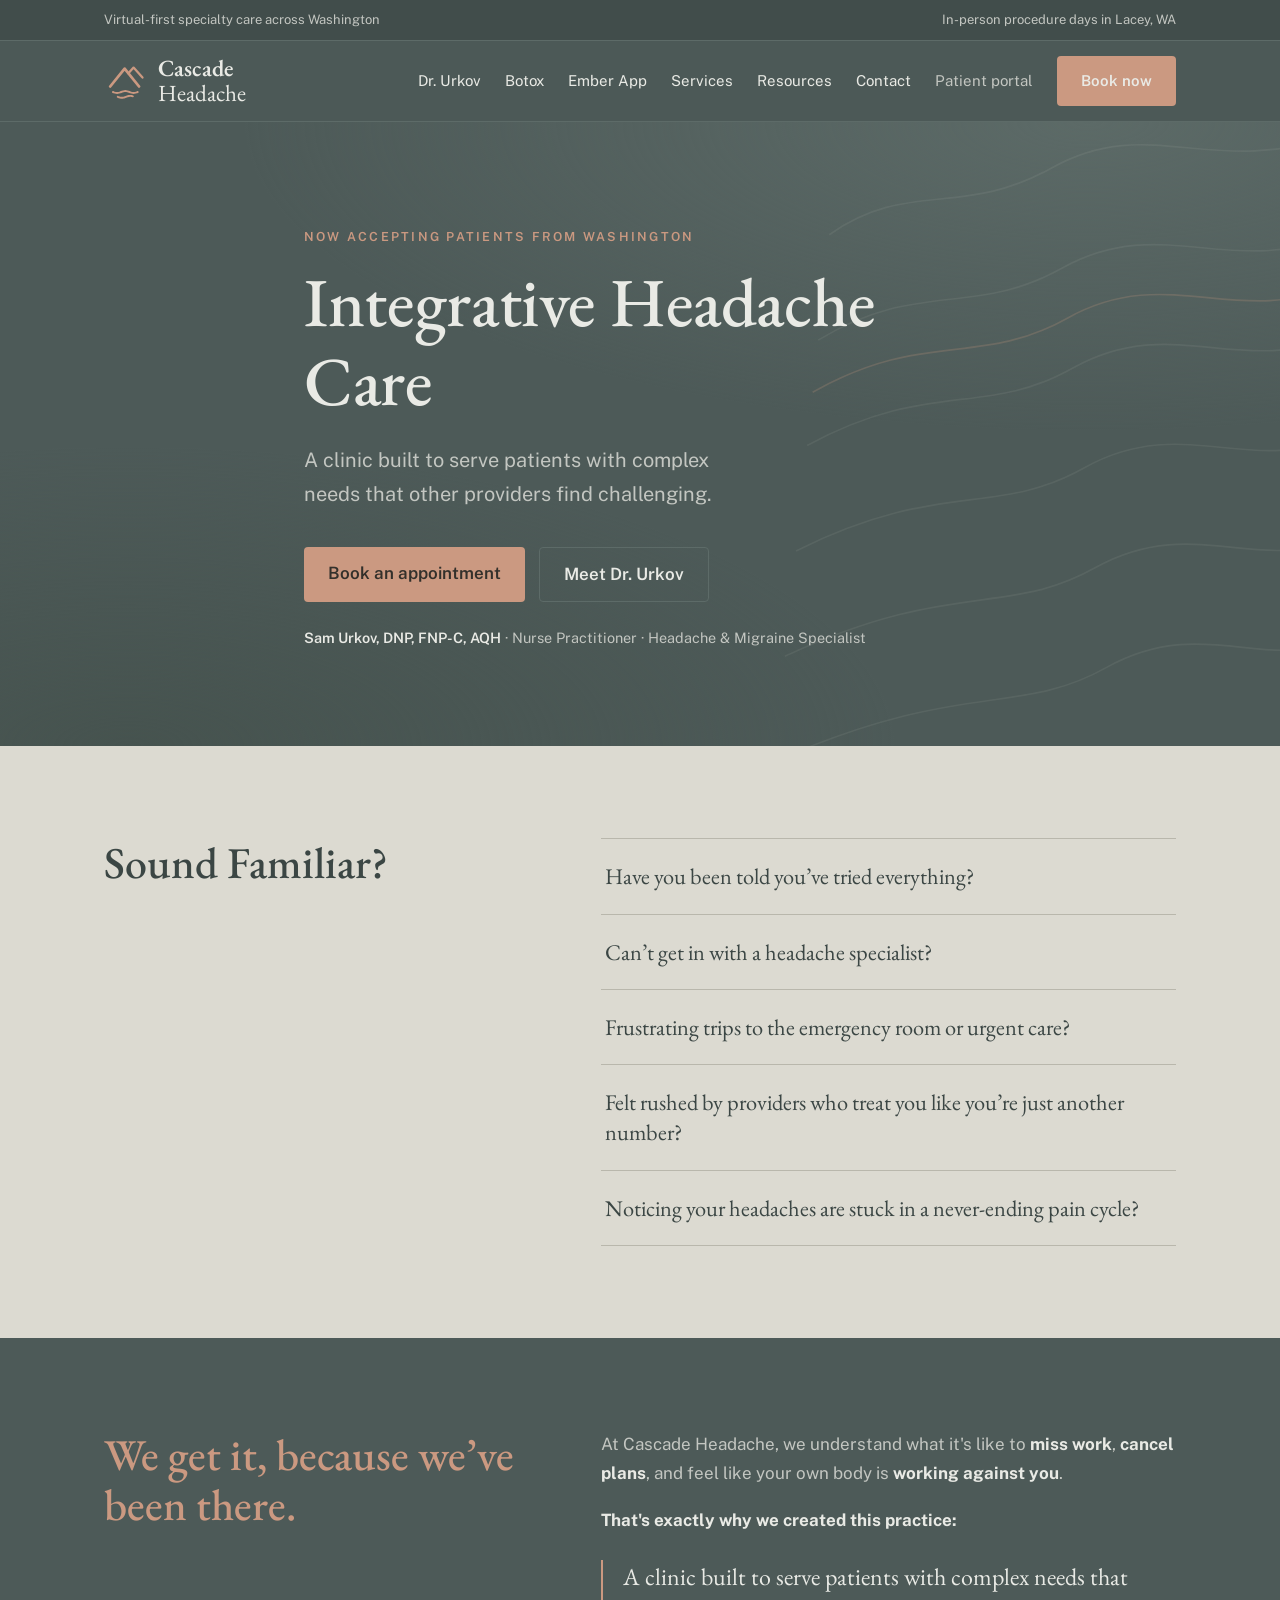
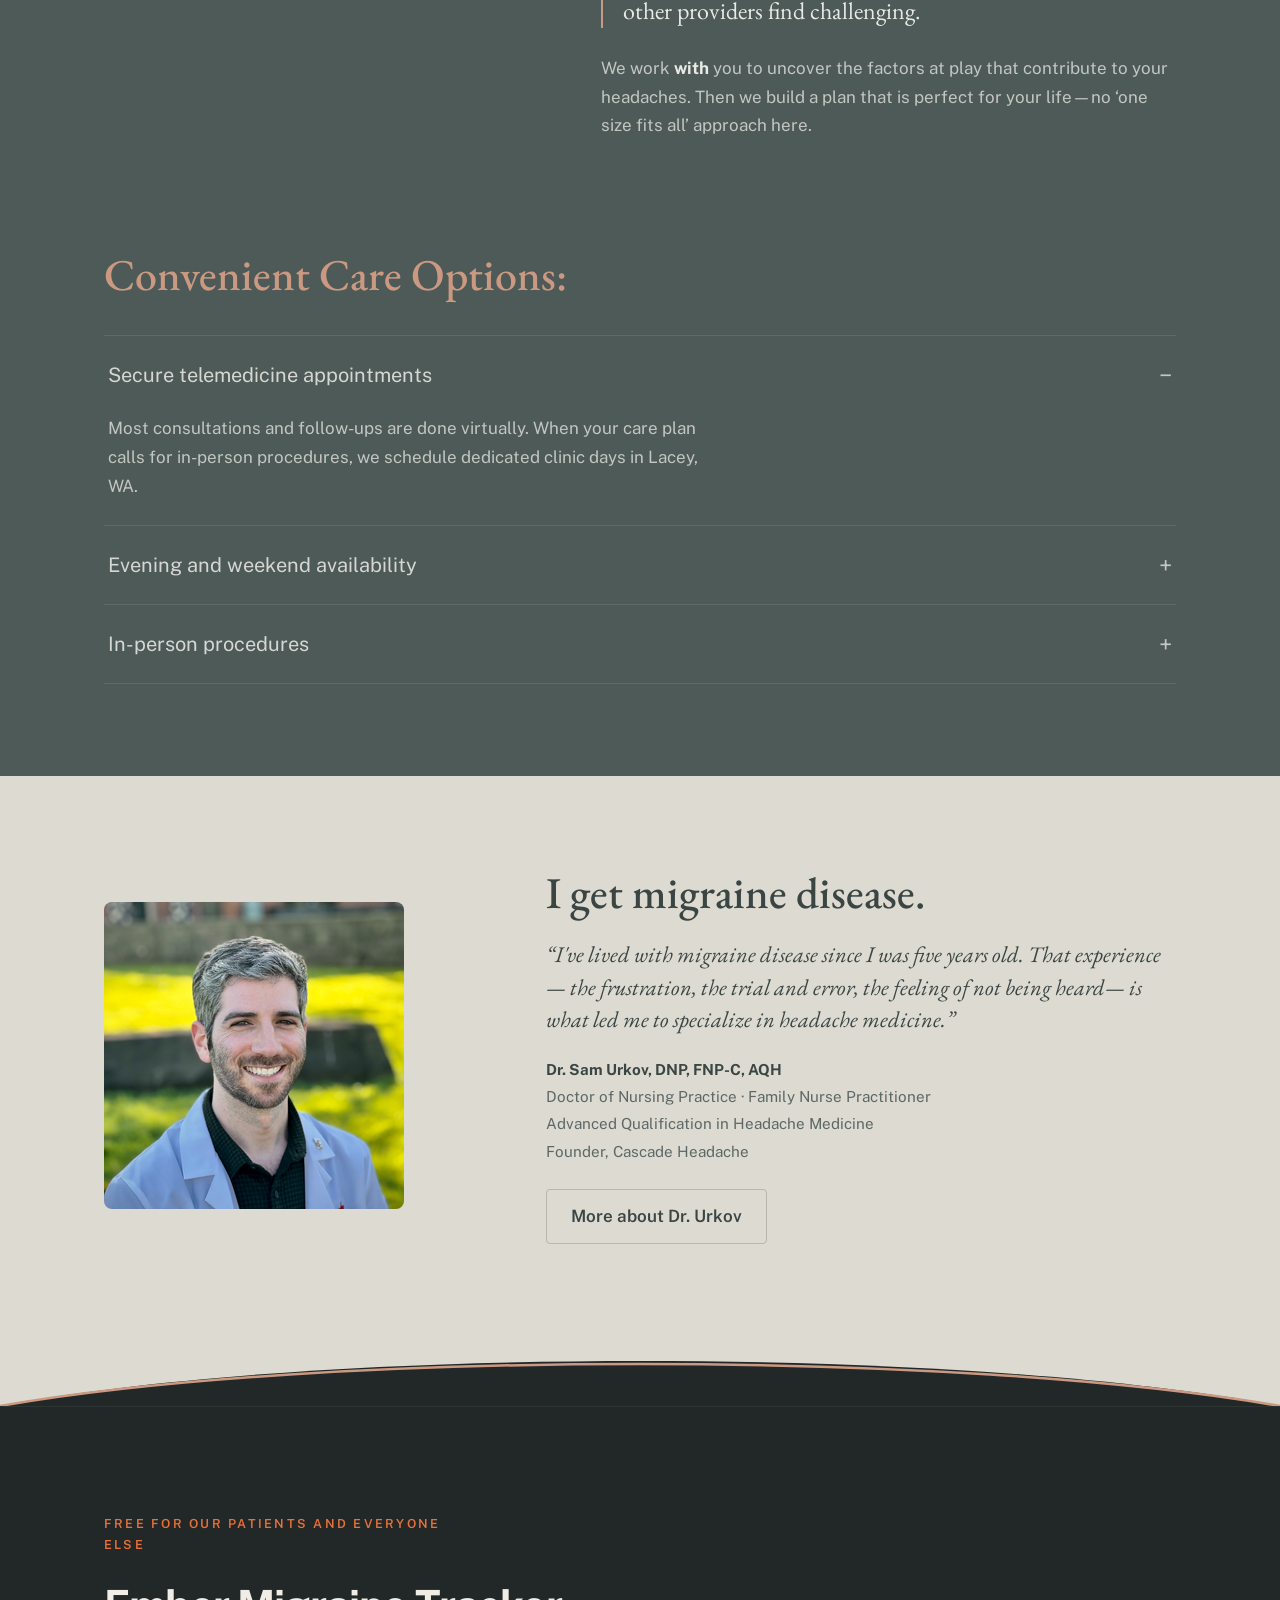
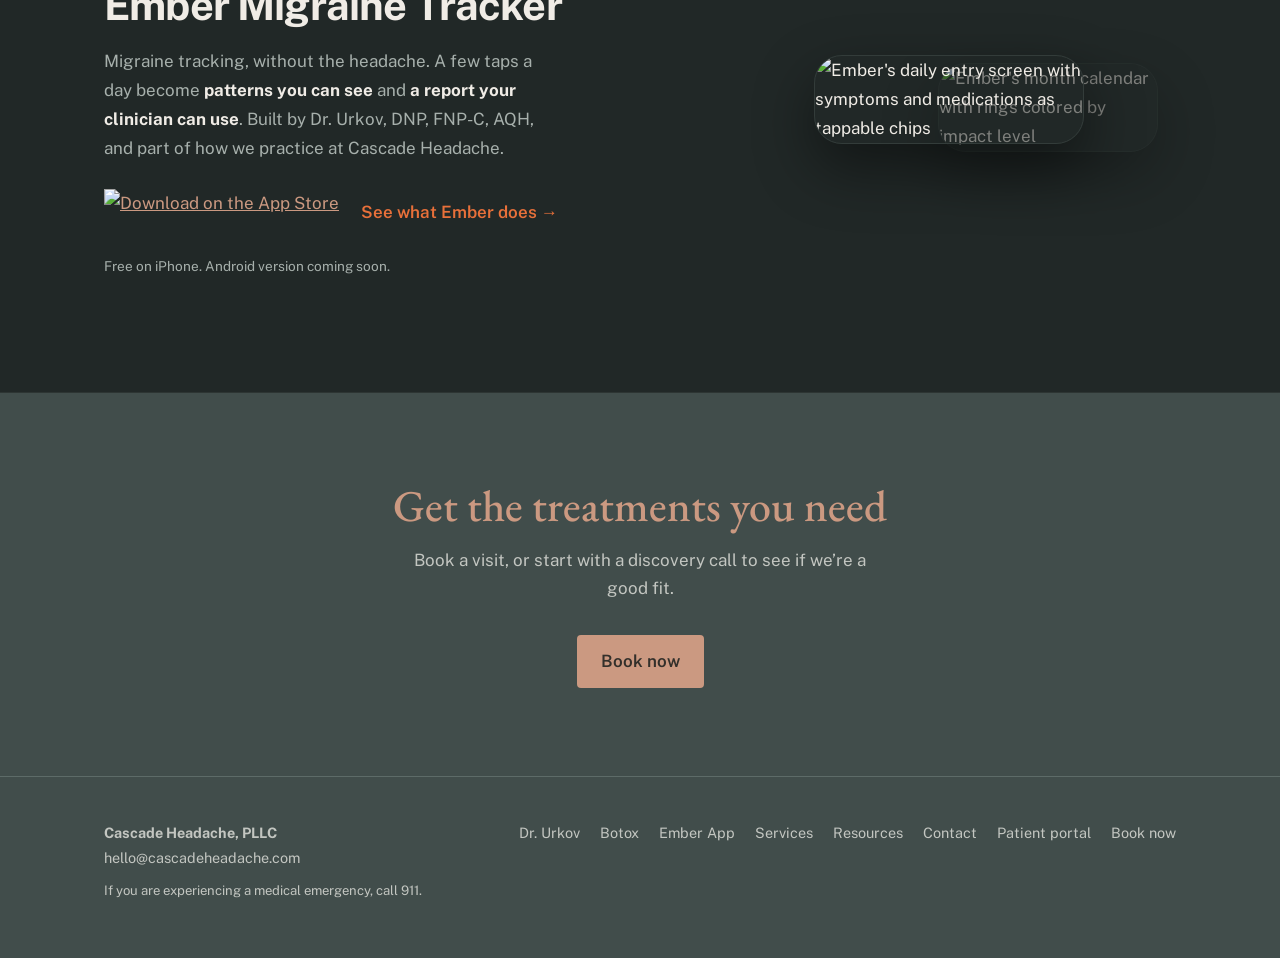
==== index.html @ 95c8a492 "Initial commit: Cascade Headache static site Homepage, Ember page, and six new pages (bio, Botox, se" ====
<!DOCTYPE html>
<html lang="en">
<head>
<meta charset="UTF-8">
<meta name="viewport" content="width=device-width, initial-scale=1">
<title>Cascade Headache | Find Relief Today — Book Now</title>
<meta name="description" content="Specialty migraine and headache care across Washington. Telemedicine visits with a headache specialist, plus in-person procedure days in Lacey, WA.">
<link rel="preconnect" href="https://fonts.googleapis.com">
<link rel="preconnect" href="https://fonts.gstatic.com" crossorigin>
<link href="https://fonts.googleapis.com/css2?family=EB+Garamond:ital,wght@0,400..700;1,400..700&family=Public+Sans:ital,wght@0,300..800;1,300..800&display=swap" rel="stylesheet">
<link rel="stylesheet" href="assets/site.css">
<link rel="icon" type="image/svg+xml" href='data:image/svg+xml,%3Csvg%20xmlns%3D%22http%3A//www.w3.org/2000/svg%22%20viewBox%3D%220%200%2064%2064%22%3E%3Cpath%20d%3D%22M%209%2040%20L%2030%2014%20L%2051%2040%22%20fill%3D%22none%22%20stroke%3D%22%23cb9981%22%20stroke-width%3D%224.00%22%20stroke-linecap%3D%22round%22%20stroke-linejoin%3D%22round%22/%3E%3Cpath%20d%3D%22M%2035.5%2020.9%20L%2043%2012.5%20L%2056%2027%22%20fill%3D%22none%22%20stroke%3D%22%23cb9981%22%20stroke-width%3D%223.28%22%20stroke-linecap%3D%22round%22%20stroke-linejoin%3D%22round%22/%3E%3Cpath%20d%3D%22M%2013%2048.0%20L%2014.5%2048.54%20L%2016.0%2048.99%20L%2017.5%2049.29%20L%2019.0%2049.4%20L%2020.5%2049.29%20L%2022.0%2048.99%20L%2023.5%2048.54%20L%2025.0%2048.0%20L%2026.5%2047.46%20L%2028.0%2047.01%20L%2029.5%2046.71%20L%2031.0%2046.6%20L%2032.5%2046.71%20L%2034.0%2047.01%20L%2035.5%2047.46%20L%2037.0%2048.0%20L%2038.5%2048.54%20L%2040.0%2048.99%20L%2041.5%2049.29%20L%2043.0%2049.4%20L%2044.5%2049.29%20L%2046.0%2048.99%20L%2047.5%2048.54%20L%2049.0%2048.0%22%20fill%3D%22none%22%20stroke%3D%22%23cb9981%22%20stroke-width%3D%222.80%22%20stroke-linecap%3D%22round%22%20stroke-linejoin%3D%22round%22/%3E%3Cpath%20d%3D%22M%2020%2055.0%20L%2020.92%2055.33%20L%2021.83%2055.65%20L%2022.75%2055.92%20L%2023.67%2056.15%20L%2024.58%2056.3%20L%2025.5%2056.39%20L%2026.42%2056.39%20L%2027.33%2056.32%20L%2028.25%2056.16%20L%2029.17%2055.95%20L%2030.08%2055.67%20L%2031.0%2055.36%20L%2031.92%2055.03%20L%2032.83%2054.7%20L%2033.75%2054.38%20L%2034.67%2054.1%20L%2035.58%2053.87%20L%2036.5%2053.71%20L%2037.42%2053.62%20L%2038.33%2053.61%20L%2039.25%2053.67%20L%2040.17%2053.82%20L%2041.08%2054.03%20L%2042.0%2054.3%22%20fill%3D%22none%22%20stroke%3D%22%23cb9981%22%20stroke-width%3D%222.80%22%20stroke-linecap%3D%22round%22%20stroke-linejoin%3D%22round%22/%3E%3C/svg%3E'>
</head>
<body>

<div class="utility">
  <div class="wrap">
    <span>Virtual-first specialty care across Washington</span>
    <span>In-person procedure days in Lacey, WA</span>
  </div>
</div>

<header class="site">
  <div class="wrap nav">
    <a class="brand" href="/" aria-label="Cascade Headache home">
      <!-- Mark is inline SVG; swap for assets/logo file any time -->
      <svg class="mark" viewBox="0 0 64 64" aria-hidden="true"><path d="M 9 40 L 30 14 L 51 40" fill="none" stroke="var(--clay)" stroke-width="4.00" stroke-linecap="round" stroke-linejoin="round"/><path d="M 35.5 20.9 L 43 12.5 L 56 27" fill="none" stroke="var(--clay)" stroke-width="3.28" stroke-linecap="round" stroke-linejoin="round"/><path d="M 13 48.0 L 14.5 48.54 L 16.0 48.99 L 17.5 49.29 L 19.0 49.4 L 20.5 49.29 L 22.0 48.99 L 23.5 48.54 L 25.0 48.0 L 26.5 47.46 L 28.0 47.01 L 29.5 46.71 L 31.0 46.6 L 32.5 46.71 L 34.0 47.01 L 35.5 47.46 L 37.0 48.0 L 38.5 48.54 L 40.0 48.99 L 41.5 49.29 L 43.0 49.4 L 44.5 49.29 L 46.0 48.99 L 47.5 48.54 L 49.0 48.0" fill="none" stroke="var(--clay)" stroke-width="2.80" stroke-linecap="round" stroke-linejoin="round"/><path d="M 20 55.0 L 20.92 55.33 L 21.83 55.65 L 22.75 55.92 L 23.67 56.15 L 24.58 56.3 L 25.5 56.39 L 26.42 56.39 L 27.33 56.32 L 28.25 56.16 L 29.17 55.95 L 30.08 55.67 L 31.0 55.36 L 31.92 55.03 L 32.83 54.7 L 33.75 54.38 L 34.67 54.1 L 35.58 53.87 L 36.5 53.71 L 37.42 53.62 L 38.33 53.61 L 39.25 53.67 L 40.17 53.82 L 41.08 54.03 L 42.0 54.3" fill="none" stroke="var(--clay)" stroke-width="2.80" stroke-linecap="round" stroke-linejoin="round"/></svg>
      <span class="wordmark"><b>Cascade</b>Headache</span>
    </a>
    <nav class="navlinks" id="mainnav" aria-label="Main">
      <a href="/drurkov/">Dr. Urkov</a>
      <a href="/botox/">Botox</a>
      <a href="/ember/">Ember App</a>
      <a href="/services/">Services</a>
      <a href="/resources/">Resources</a>
      <a href="/contact/">Contact</a>
      <a class="portal" href="https://phr.charmtracker.com/login.sas?FACILITY_ID=3a3047be28b32bf94b0ce51b78930cd2e46074c0ed5bb0a898ee2e5ce9d5cc8ac81b440bc8a53a00">Patient portal</a>
      <a class="btn" href="/booking/">Book now</a>
    </nav>
    <button class="menu-toggle" aria-expanded="false" aria-controls="mainnav" onclick="var n=document.getElementById('mainnav');var o=n.classList.toggle('open');this.setAttribute('aria-expanded',o);this.textContent=o?'Close':'Menu'">Menu</button>
  </div>
</header>

<section class="hero">
    <svg class="hero-contours" viewBox="0 0 600 700" preserveAspectRatio="xMaxYMid slice" aria-hidden="true">
      <g fill="none" stroke="#e9eae5" stroke-opacity=".07" stroke-width="1.5">
        <path d="M600 80 C480 120 430 60 340 110 C260 155 210 120 140 170"/>
        <path d="M600 170 C500 210 440 150 350 200 C270 245 220 210 130 265"/>
        <path d="M600 260 C510 300 450 240 360 290 C280 335 230 300 120 360"/>
        <path d="M600 350 C520 390 460 330 370 380 C290 425 240 390 110 455"/>
        <path d="M600 440 C530 480 470 420 380 470 C300 515 250 480 100 550"/>
        <path d="M600 530 C540 570 480 510 390 560 C310 605 260 570 90 645"/>
      </g>
      <g fill="none" stroke="#cb9981" stroke-opacity=".22" stroke-width="1.5">
        <path d="M600 215 C505 255 445 195 355 245 C275 290 225 255 125 312"/>
      </g>
    </svg>
  <div class="wrap inner">
    <p class="eyebrow">Now accepting patients from Washington</p>
    <h1>Integrative Headache Care</h1>
    <p class="lede">A clinic built to serve patients with complex needs that other providers find challenging.</p>
    <div class="ctas">
      <a class="btn" href="/booking/">Book an appointment</a>
      <a class="btn ghost" href="/drurkov/">Meet Dr. Urkov</a>
    </div>
    <p class="cred"><strong>Sam Urkov, DNP, FNP-C, AQH</strong> &middot; Nurse Practitioner &middot; Headache &amp; Migraine Specialist</p>
  </div>
</section>

<section class="block light" id="sound-familiar">
  <div class="wrap split">
    <div class="sticky-head">
      <h2>Sound Familiar?</h2>
    </div>
    <ul class="qs">
      <li>Have you been told you&rsquo;ve tried everything?</li>
      <li>Can&rsquo;t get in with a headache specialist?</li>
      <li>Frustrating trips to the emergency room or urgent care?</li>
      <li>Felt rushed by providers who treat you like you&rsquo;re just another number?</li>
      <li>Noticing your headaches are stuck in a never-ending pain cycle?</li>
    </ul>
  </div>
</section>

<section class="block dark" id="we-get-it">
  <div class="wrap split">
    <div class="sticky-head">
      <h2>We get it, because we&rsquo;ve been there.</h2>
    </div>
    <div class="prose">
      <p>At Cascade Headache, we understand what it's like to <b>miss work</b>, <b>cancel plans</b>, and feel like your own body is <b>working against you</b>.</p>
      <p><b>That's exactly why we created this practice:</b></p>
      <p class="callout">A clinic built to serve patients with complex needs that other providers find challenging.</p>
      <p>We work <b>with</b> you to uncover the factors at play that contribute to your headaches. Then we build a plan that is perfect for your life&mdash;no &lsquo;one size fits all&rsquo; approach here.</p>
    </div>
  </div>
</section>

<section class="block dark" id="care-options" style="padding-top:0">
  <div class="wrap">
    <h2>Convenient Care Options:</h2>
    <div class="acc">
      <details open>
        <summary>Secure telemedicine appointments</summary>
        <div class="body">Most consultations and follow-ups are done virtually. When your care plan calls for in-person procedures, we schedule dedicated clinic days in Lacey, WA.</div>
      </details>
      <details>
        <summary>Evening and weekend availability</summary>
        <div class="body">We work with your schedule, even if that means having appointments after 5pm or on weekends.</div>
      </details>
      <details>
        <summary>In-person procedures</summary>
        <div class="body">We perform Botox for Chronic Migraine, Occipital Nerve Blocks, Supraorbital &amp; Supratrochlear Nerve Blocks, Trigger Point Injections, Masseter Injections, and Rescue Injections. If these are needed, we work with you to find convenient times to meet.</div>
      </details>
    </div>
  </div>
</section>

<section class="block light" id="specialist">
  <div class="wrap spec">
    <img src="assets/head-shot.webp" alt="Sam Urkov, DNP, FNP-C, AQH, smiling outdoors in front of a green landscape">
    <div>
      <h2>I get migraine disease.</h2>
      <blockquote>&ldquo;I've lived with migraine disease since I was five years old. That experience&mdash; the frustration, the trial and error, the feeling of not being heard&mdash; is what led me to specialize in headache medicine.&rdquo;</blockquote>
      <ul class="creds">
        <li><b>Dr. Sam Urkov, DNP, FNP-C, AQH</b></li>
        <li>Doctor of Nursing Practice &middot; Family Nurse Practitioner</li>
        <li>Advanced Qualification in Headache Medicine</li>
        <li>Founder, Cascade Headache</li>
      </ul>
      <a class="btn ghost on-light" href="/drurkov/">More about Dr. Urkov</a>
    </div>
  </div>
</section>

<svg class="wave" viewBox="0 0 1440 70" preserveAspectRatio="none" aria-hidden="true" style="background:var(--stone)">
  <path d="M0,70 C360,10 1080,10 1440,70 L1440,70 L0,70 Z" fill="#212827"/>
  <path d="M0,70 C360,14 1080,14 1440,70" fill="none" stroke="var(--clay)" stroke-width="2.5"/>
</svg>

<section class="ember-band" id="ember">
  <div class="wrap">
    <div>
      <p class="eyebrow">Free for our patients and everyone else</p>
      <h2>Ember Migraine Tracker</h2>
      <p>Migraine tracking, without the headache. A few taps a day become <b>patterns you can see</b> and <b>a report your clinician can use</b>. Built by Dr. Urkov, DNP, FNP-C, AQH, and part of how we practice at Cascade Headache.</p>
      <div class="ember-actions">
        <a href="https://apps.apple.com/us/app/ember-migraine-tracker/id6762041852"><img src="https://embertracker.app/assets/app-store-badge.svg" alt="Download on the App Store"></a>
        <a class="more" href="/ember/">See what Ember does &rarr;</a>
      </div>
      <p class="ember-note">Free on iPhone. Android version coming soon.</p>
    </div>
    <div class="phone-stack">
      <img class="back" src="https://embertracker.app/assets/screens2/calendar-impact.jpg" alt="Ember's month calendar with rings colored by impact level">
      <img class="front" src="https://embertracker.app/assets/screens2/today-entry.jpg" alt="Ember's daily entry screen with symptoms and medications as tappable chips">
    </div>
  </div>
</section>

<section class="cta-band">
  <div class="wrap">
    <h2>Get the treatments you need</h2>
    <p>Book a visit, or start with a discovery call to see if we&rsquo;re a good fit.</p>
    <a class="btn" href="/booking/">Book now</a>
  </div>
</section>

<footer>
  <div class="wrap">
    <div>
      <div><b>Cascade Headache, PLLC</b></div>
      <div><a href="mailto:hello@cascadeheadache.com">hello@cascadeheadache.com</a></div>
      <div class="em">If you are experiencing a medical emergency, call 911.</div>
    </div>
    <nav aria-label="Footer">
      <a href="/drurkov/">Dr. Urkov</a>
      <a href="/botox/">Botox</a>
      <a href="/ember/">Ember App</a>
      <a href="/services/">Services</a>
      <a href="/resources/">Resources</a>
      <a href="/contact/">Contact</a>
      <a href="https://phr.charmtracker.com/login.sas?FACILITY_ID=3a3047be28b32bf94b0ce51b78930cd2e46074c0ed5bb0a898ee2e5ce9d5cc8ac81b440bc8a53a00">Patient portal</a>
      <a href="/booking/">Book now</a>
    </nav>
  </div>
</footer>

</body>
</html>
---- assets/site.css ----
:root{
  --slate:#4d5a58;
  --slate-deep:#414d4b;
  --slate-ink:#3b4644;
  --stone:#dcdad1;
  --stone-deep:#d3d1c7;
  --clay:#cb9981;
  --clay-soft:#d8ab95;
  --cream:#e9eae5;
  --cream-dim:#c3c6c1;
  --line-dark:#5d6b68;
  --line-light:#b9b7ac;
  --ember-bg:#0f0e0d;
  --ember-raised:#1a1816;
  --ember:#e8703a;
  --ember-text:#f0ece6;
  --ember-dim:#a49d94;
  --maxw:1120px;
}
*{margin:0;padding:0;box-sizing:border-box}
html{scroll-behavior:smooth}
@media (prefers-reduced-motion: reduce){html{scroll-behavior:auto}}
body{
  background:var(--slate);
  color:var(--cream);
  font-family:'Public Sans',sans-serif;
  font-size:1.0625rem;
  line-height:1.7;
  -webkit-font-smoothing:antialiased;
}
img{max-width:100%;display:block}
a{color:var(--clay)}
a:focus-visible,button:focus-visible,summary:focus-visible{outline:2px solid var(--clay);outline-offset:3px}
.wrap{max-width:var(--maxw);margin:0 auto;padding:0 24px}

h1,h2,h3{font-family:'EB Garamond',serif;font-weight:500;line-height:1.15}
h1{font-size:clamp(2.7rem,5.4vw,4.3rem);letter-spacing:-.005em}
h2{font-size:clamp(2rem,3.6vw,2.75rem)}
.eyebrow{font-size:.78rem;letter-spacing:.18em;text-transform:uppercase;color:var(--clay);font-weight:600;margin-bottom:16px}

/* utility bar */
.utility{background:var(--slate-deep);border-bottom:1px solid var(--line-dark)}
.utility .wrap{display:flex;justify-content:space-between;gap:16px;padding-top:9px;padding-bottom:9px;font-size:.8125rem;color:var(--cream-dim);flex-wrap:wrap;row-gap:2px}

/* nav */
header.site{position:sticky;top:0;z-index:30;background:color-mix(in srgb,var(--slate) 94%,transparent);backdrop-filter:blur(6px);border-bottom:1px solid var(--line-dark)}
.nav{display:flex;align-items:center;justify-content:space-between;padding-top:15px;padding-bottom:15px;position:relative}
.brand{display:flex;align-items:center;gap:10px;text-decoration:none;color:var(--cream)}
.brand img{height:42px;width:auto}
.brand .wordmark{font-family:'EB Garamond',serif;font-size:1.45rem;line-height:1.05}
.brand svg.mark{height:44px;width:auto;flex:none}
.brand .wordmark b{font-weight:600;display:block}
.navlinks{display:flex;align-items:center;gap:24px;font-size:.9375rem}
.navlinks a{color:var(--cream);text-decoration:none}
.navlinks a:hover{color:var(--clay-soft)}
.navlinks a.portal{color:var(--cream-dim)}
.btn{display:inline-block;background:var(--clay);color:#33302b;text-decoration:none;font-weight:600;padding:12px 24px;border-radius:4px}
.btn:hover{background:var(--clay-soft)}
.btn.ghost{background:transparent;color:var(--cream);border:1px solid var(--line-dark)}
.btn.ghost:hover{border-color:var(--clay);color:var(--clay-soft);background:transparent}
.btn.on-light{color:#33302b}
.btn.ghost.on-light{color:var(--slate-ink);border-color:var(--line-light)}
.btn.ghost.on-light:hover{border-color:var(--clay);color:#8a5f49}
.menu-toggle{display:none}

/* sections */
section.block{padding:92px 0}
.light{background:var(--stone);color:var(--slate-ink)}
.light h2{color:var(--slate-ink)}
.dark h2{color:var(--clay)}
.split{display:grid;grid-template-columns:.85fr 1.15fr;gap:72px;align-items:start}
.sticky-head{position:sticky;top:110px}

/* hero */
.hero{position:relative;overflow:hidden;padding:104px 0 96px;background:
  radial-gradient(120% 90% at 85% 0%, #5c6a67 0%, transparent 55%),
  radial-gradient(100% 80% at 10% 100%, #46534f 0%, transparent 60%),
  var(--slate)}
.hero .inner{max-width:720px;position:relative;z-index:2}
.hero-contours{position:absolute;right:-60px;top:0;height:100%;width:52%;z-index:1;pointer-events:none}
@media (max-width:940px){.hero-contours{display:none}}
.hero h1{color:var(--cream);margin-bottom:22px}
.hero .lede{font-size:1.25rem;color:var(--cream-dim);max-width:38ch;margin-bottom:36px}
.hero .ctas{display:flex;gap:14px;flex-wrap:wrap;margin-bottom:24px}
.cred{font-size:.9rem;color:var(--cream-dim)}
.cred strong{color:var(--cream);font-weight:600}

/* ember band */
.ember-band{background:#212827;color:var(--ember-text);border-top:1px solid #2d3533;border-bottom:1px solid #2d3533}
.ember-band .wrap{display:grid;grid-template-columns:1.1fr .9fr;gap:64px;align-items:center;padding-top:88px;padding-bottom:88px}
.ember-band .eyebrow{color:var(--ember)}
.ember-band h2{color:var(--ember-text);font-family:'Public Sans',sans-serif;font-weight:700;letter-spacing:-.02em;font-size:clamp(1.9rem,3.4vw,2.6rem)}
.ember-band p{color:#a7b0ac;margin:18px 0 26px;max-width:44ch}
.ember-band p b{color:var(--ember-text)}
.ember-actions{display:flex;align-items:center;gap:22px;flex-wrap:wrap}
.ember-actions img{height:48px}
.ember-actions a.more{color:var(--ember);text-decoration:none;font-weight:600}
.ember-actions a.more:hover{text-decoration:underline}
.ember-note{margin-top:16px;font-size:.85rem;color:var(--ember-dim)}
.phone-stack{position:relative;display:flex;justify-content:center}
.phone-stack img{width:min(270px,70%);border-radius:28px;border:1px solid #333c3a;box-shadow:0 24px 60px rgba(0,0,0,.45)}
.phone-stack img.back{position:absolute;right:4%;top:9%;width:min(220px,52%);opacity:.55;filter:brightness(.85)}
.phone-stack img.front{position:relative;z-index:2}

/* question list */
.qs{border-top:1px solid var(--line-light)}
.qs li{list-style:none;border-bottom:1px solid var(--line-light);padding:22px 4px;font-family:'EB Garamond',serif;font-size:1.4rem;line-height:1.35;color:var(--slate-ink)}

/* prose */
.prose p{margin-bottom:18px;color:var(--cream-dim)}
.prose p b{color:var(--cream)}
.prose p.callout{font-family:'EB Garamond',serif;font-size:1.5rem;line-height:1.4;color:var(--cream);border-left:2px solid var(--clay);padding-left:20px;margin:26px 0}

/* accordions */
.acc{border-top:1px solid var(--line-dark);margin-top:34px}
.acc details{border-bottom:1px solid var(--line-dark)}
.acc summary{cursor:pointer;list-style:none;display:flex;justify-content:space-between;align-items:center;gap:20px;padding:22px 4px;font-size:1.25rem;color:#d6d7d3}
.acc summary::-webkit-details-marker{display:none}
.acc summary::after{content:"+";font-size:1.5rem;color:var(--cream-dim);line-height:1;flex:none}
.acc details[open] summary::after{content:"\2212"}
.acc .body{padding:0 4px 24px;color:var(--cream-dim);max-width:62ch}

/* specialist */
.spec{display:grid;grid-template-columns:.75fr 1.25fr;gap:64px;align-items:center}
.spec img{border-radius:8px}
.spec blockquote{font-family:'EB Garamond',serif;font-style:italic;font-size:1.4rem;line-height:1.45;color:var(--slate-ink);margin:20px 0}
.spec .creds{margin:16px 0 24px;font-size:.95rem;color:#5d6866;line-height:1.8;list-style:none}
.spec .creds b{color:var(--slate-ink)}

/* wave divider (Sam's existing motif) */
.wave{display:block;width:100%;height:70px}

/* cta band */
.cta-band{background:var(--slate-deep)}
.cta-band .wrap{padding-top:88px;padding-bottom:88px;text-align:center}
.cta-band h2{color:var(--clay)}
.cta-band p{color:var(--cream-dim);max-width:46ch;margin:14px auto 32px}

/* footer */
footer{background:var(--slate-deep);border-top:1px solid var(--line-dark);padding:44px 0 56px;font-size:.9rem;color:var(--cream-dim)}
footer .wrap{display:flex;justify-content:space-between;gap:24px;flex-wrap:wrap}
footer a{color:var(--cream-dim);text-decoration:none}
footer a:hover{color:var(--clay-soft)}
footer nav{display:flex;gap:20px;flex-wrap:wrap}
footer .em{margin-top:10px;font-size:.82rem}

@media (max-width:940px){
  section.block{padding:64px 0}
  .split,.spec,.ember-band .wrap{grid-template-columns:1fr;gap:44px}
  .sticky-head{position:static}
  .hero{padding:64px 0 60px}
  .navlinks{display:none}
  .navlinks.open{display:flex;position:absolute;top:100%;left:0;right:0;flex-direction:column;align-items:flex-start;background:var(--slate-deep);border-bottom:1px solid var(--line-dark);padding:20px 24px;gap:18px}
  .menu-toggle{display:block;background:none;border:1px solid var(--line-dark);color:var(--cream);border-radius:4px;padding:8px 14px;font-size:.9rem}
  .phone-stack img.back{display:none}
}

/* ============ interior pages ============ */
h4{font-family:'EB Garamond',serif;font-weight:500;line-height:1.2;font-size:1.35rem}

/* compact hero for interior pages; reuses .hero-contours */
.pagehead{position:relative;overflow:hidden;padding:76px 0 70px;background:
  radial-gradient(120% 90% at 85% 0%, #5c6a67 0%, transparent 55%),
  radial-gradient(100% 80% at 10% 100%, #46534f 0%, transparent 60%),
  var(--slate)}
.pagehead .inner{max-width:730px;position:relative;z-index:2}
.pagehead h1{color:var(--cream);font-size:clamp(2.2rem,4.4vw,3.4rem);margin-bottom:20px}
.pagehead .lede{font-size:1.18rem;color:var(--cream-dim);max-width:48ch}
.pagehead .ctas{display:flex;gap:14px;flex-wrap:wrap;margin-top:32px}

/* light-section variants of the dark-first components */
.light .prose p{color:#5d6866}
.light .prose p b{color:var(--slate-ink)}
.light .prose p.callout{color:var(--slate-ink)}
.light .lede{color:#5d6866}
.prose h4{color:var(--cream);margin:34px 0 12px}
.prose h4:first-child{margin-top:0}
.light .prose h4{color:var(--slate-ink)}
.prose .tlist{margin-bottom:10px}

/* bulleted lists inside accordion bodies */
.acc .body .price-note{display:block;color:var(--clay);font-weight:600;font-size:.88rem;letter-spacing:.05em;text-transform:uppercase;margin-bottom:12px}
.acc .body ul{list-style:none}
.acc .body ul li{position:relative;padding-left:17px;margin-bottom:7px}
.acc .body ul li::before{content:"";position:absolute;left:0;top:.6em;width:5px;height:5px;border-radius:50%;background:var(--clay)}

/* pull quote / note */
.notice{border-left:2px solid var(--clay);padding:12px 0 12px 20px;color:var(--cream-dim);max-width:58ch}
.light .notice{color:#5d6866}
.fine{font-size:.85rem;color:var(--cream-dim);max-width:60ch}
.light .fine{color:#6b7573}

/* bio */
.bio{display:grid;grid-template-columns:.72fr 1.28fr;gap:64px;align-items:start}
.bio .portrait{position:sticky;top:110px}
.bio .portrait img{border-radius:8px;width:100%}
.bio .creds{margin-top:22px;font-size:.95rem;color:#5d6866;line-height:1.8;list-style:none}
.bio .creds b{color:var(--slate-ink)}
.bio h3{font-size:1.75rem;color:var(--slate-ink);margin:38px 0 14px}
.bio h3:first-of-type{margin-top:0}

/* numbered steps (Botox) */
.steps{counter-reset:step;display:grid;grid-template-columns:repeat(2,1fr);gap:22px;margin-top:42px}
.steps li{list-style:none;background:var(--slate-deep);border:1px solid var(--line-dark);border-radius:10px;padding:28px 26px}
.steps li::before{counter-increment:step;content:"Step " counter(step);display:block;font-size:.78rem;letter-spacing:.18em;text-transform:uppercase;color:var(--clay);font-weight:600;margin-bottom:10px}
.steps h3{font-size:1.5rem;color:var(--cream);margin-bottom:10px}
.steps p{color:var(--cream-dim);font-size:.97rem}
.light .steps li{background:var(--cream);border-color:var(--line-light)}
.light .steps h3{color:var(--slate-ink)}
.light .steps p{color:#5d6866}

/* pricing tiers (Services) */
.tiers{display:grid;grid-template-columns:repeat(4,1fr);gap:20px;margin-top:42px}
.tier{background:var(--cream);border:1px solid var(--line-light);border-radius:10px;padding:26px 22px;display:flex;flex-direction:column}
.tier h3{font-size:1.45rem;color:var(--slate-ink);margin-bottom:3px}
.tier .dur{font-size:.85rem;color:#6b7573}
.tier .price{font-family:'EB Garamond',serif;font-size:2.1rem;line-height:1;color:var(--slate-ink);margin:12px 0 18px}
.tier ul{list-style:none;font-size:.93rem;color:#5d6866;line-height:1.5;margin-bottom:22px}
.tier ul li{position:relative;padding-left:17px;margin-bottom:9px}
.tier ul li::before{content:"";position:absolute;left:0;top:.55em;width:6px;height:6px;border-radius:50%;background:var(--clay)}
.tier .go{margin-top:auto;color:#8a5f49;font-weight:600;text-decoration:none;font-size:.94rem}
.tier .go:hover{text-decoration:underline}

/* treatment / resource columns */
.cols{display:grid;grid-template-columns:repeat(3,1fr);gap:44px;margin-top:38px;align-items:start}
.cols h4{font-family:'Public Sans',sans-serif;font-size:.78rem;letter-spacing:.18em;text-transform:uppercase;color:var(--clay);font-weight:600;margin-bottom:12px}
.tlist{list-style:none}
.tlist li{padding:9px 2px;border-bottom:1px solid var(--line-dark);font-size:.97rem;color:var(--cream-dim)}
.light .tlist li{border-bottom-color:var(--line-light);color:#5d6866}
.tlist a{color:var(--clay);text-decoration:none}
.tlist a:hover{text-decoration:underline}
.tlist.tgrid{display:grid;grid-template-columns:repeat(2,1fr);gap:0 44px}
.orb{width:min(240px,64%);height:auto;margin:0 auto;filter:drop-shadow(0 18px 44px rgba(232,112,58,.28))}

/* resource cards */
.rescard{display:grid;grid-template-columns:.55fr 1.45fr;gap:56px;align-items:center}
.rescard .art{display:flex;justify-content:center}
.rescard .art img,.rescard .art svg{width:min(250px,100%);height:auto}
.rescard h2{margin-bottom:14px}
.rescard p{margin-bottom:20px;max-width:52ch}

/* contact */
.contact-grid{display:grid;grid-template-columns:1.05fr .95fr;gap:64px;align-items:start}
.form{display:grid;gap:17px}
.form .row{display:grid;grid-template-columns:1fr 1fr;gap:17px}
.form label{display:block;font-size:.78rem;letter-spacing:.12em;text-transform:uppercase;color:var(--cream-dim);font-weight:600;margin-bottom:7px}
.form input,.form textarea{width:100%;background:var(--slate-deep);border:1px solid var(--line-dark);border-radius:4px;color:var(--cream);font-family:'Public Sans',sans-serif;font-size:1rem;line-height:1.5;padding:12px 14px}
.form input::placeholder,.form textarea::placeholder{color:#7d8987}
.form input:focus,.form textarea:focus{border-color:var(--clay);outline:2px solid var(--clay);outline-offset:1px}
.form textarea{min-height:158px;resize:vertical}
.form button{justify-self:start;border:0;cursor:pointer;font-family:'Public Sans',sans-serif;font-size:1rem}
.contact-aside dt{font-size:.78rem;letter-spacing:.18em;text-transform:uppercase;color:var(--clay);font-weight:600;margin-bottom:6px}
.contact-aside dd{margin-bottom:26px;color:var(--cream-dim)}
.contact-aside dd a{color:var(--cream);text-decoration:none;border-bottom:1px solid var(--line-dark)}
.contact-aside dd a:hover{color:var(--clay-soft);border-bottom-color:var(--clay)}
.light .form label{color:#6b7573}
.light .form input,.light .form textarea{background:var(--cream);border-color:var(--line-light);color:var(--slate-ink)}
.light .form input::placeholder,.light .form textarea::placeholder{color:#8f9895}
.light .contact-aside dd{color:#5d6866}
.light .contact-aside dd a{color:var(--slate-ink);border-bottom-color:var(--line-light)}
.light .contact-aside dd a:hover{color:#8a5f49;border-bottom-color:var(--clay)}

/* booking embed */
.embed{border:1px solid var(--line-light);border-radius:10px;overflow:hidden;background:var(--cream)}
.embed-scroll{overflow-x:auto;-webkit-overflow-scrolling:touch}
.embed iframe{display:block;width:100%;min-width:320px;border:0}

@media (max-width:940px){
  .pagehead{padding:54px 0 50px}
  .bio,.rescard,.contact-grid,.steps,.cols{grid-template-columns:1fr;gap:38px}
  .bio .portrait{position:static;max-width:280px}
  .tiers{grid-template-columns:repeat(2,1fr)}
  .rescard .art{order:-1}
}
@media (max-width:620px){
  .tiers,.form .row{grid-template-columns:1fr}
}
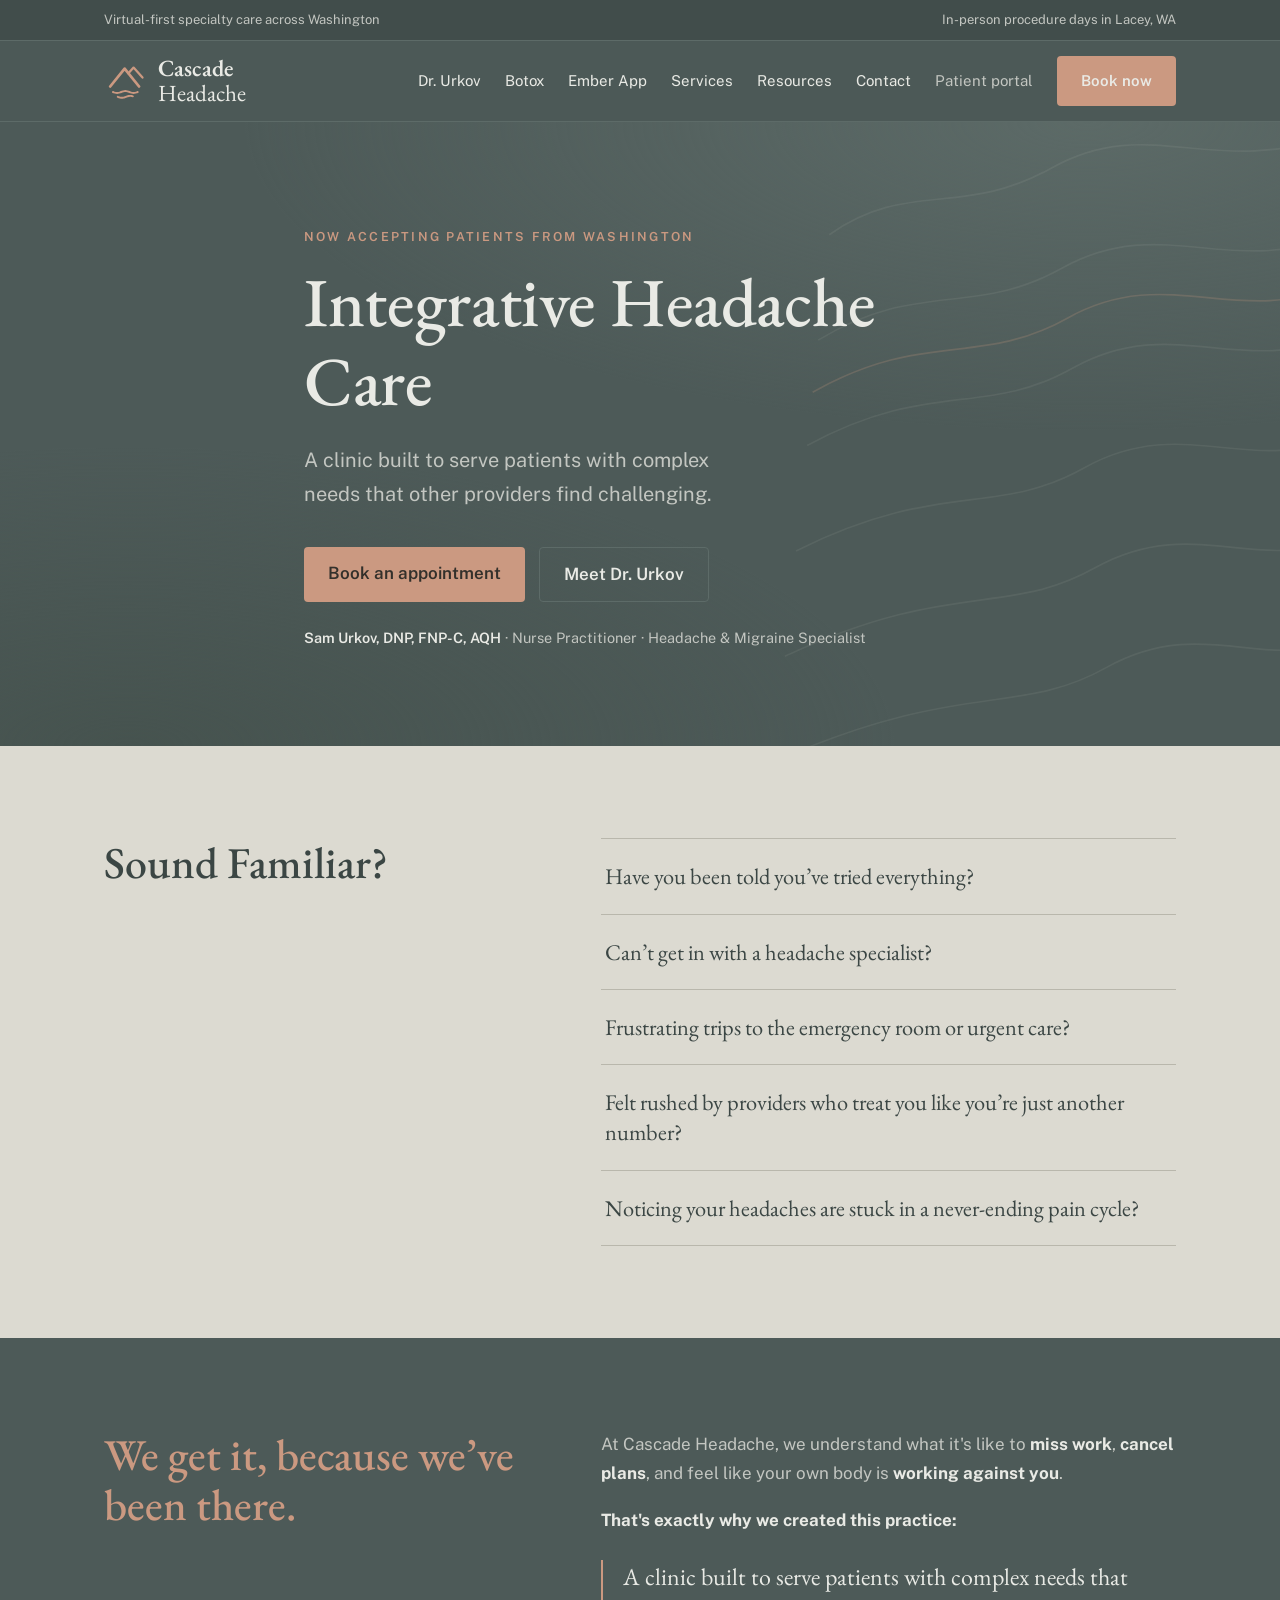
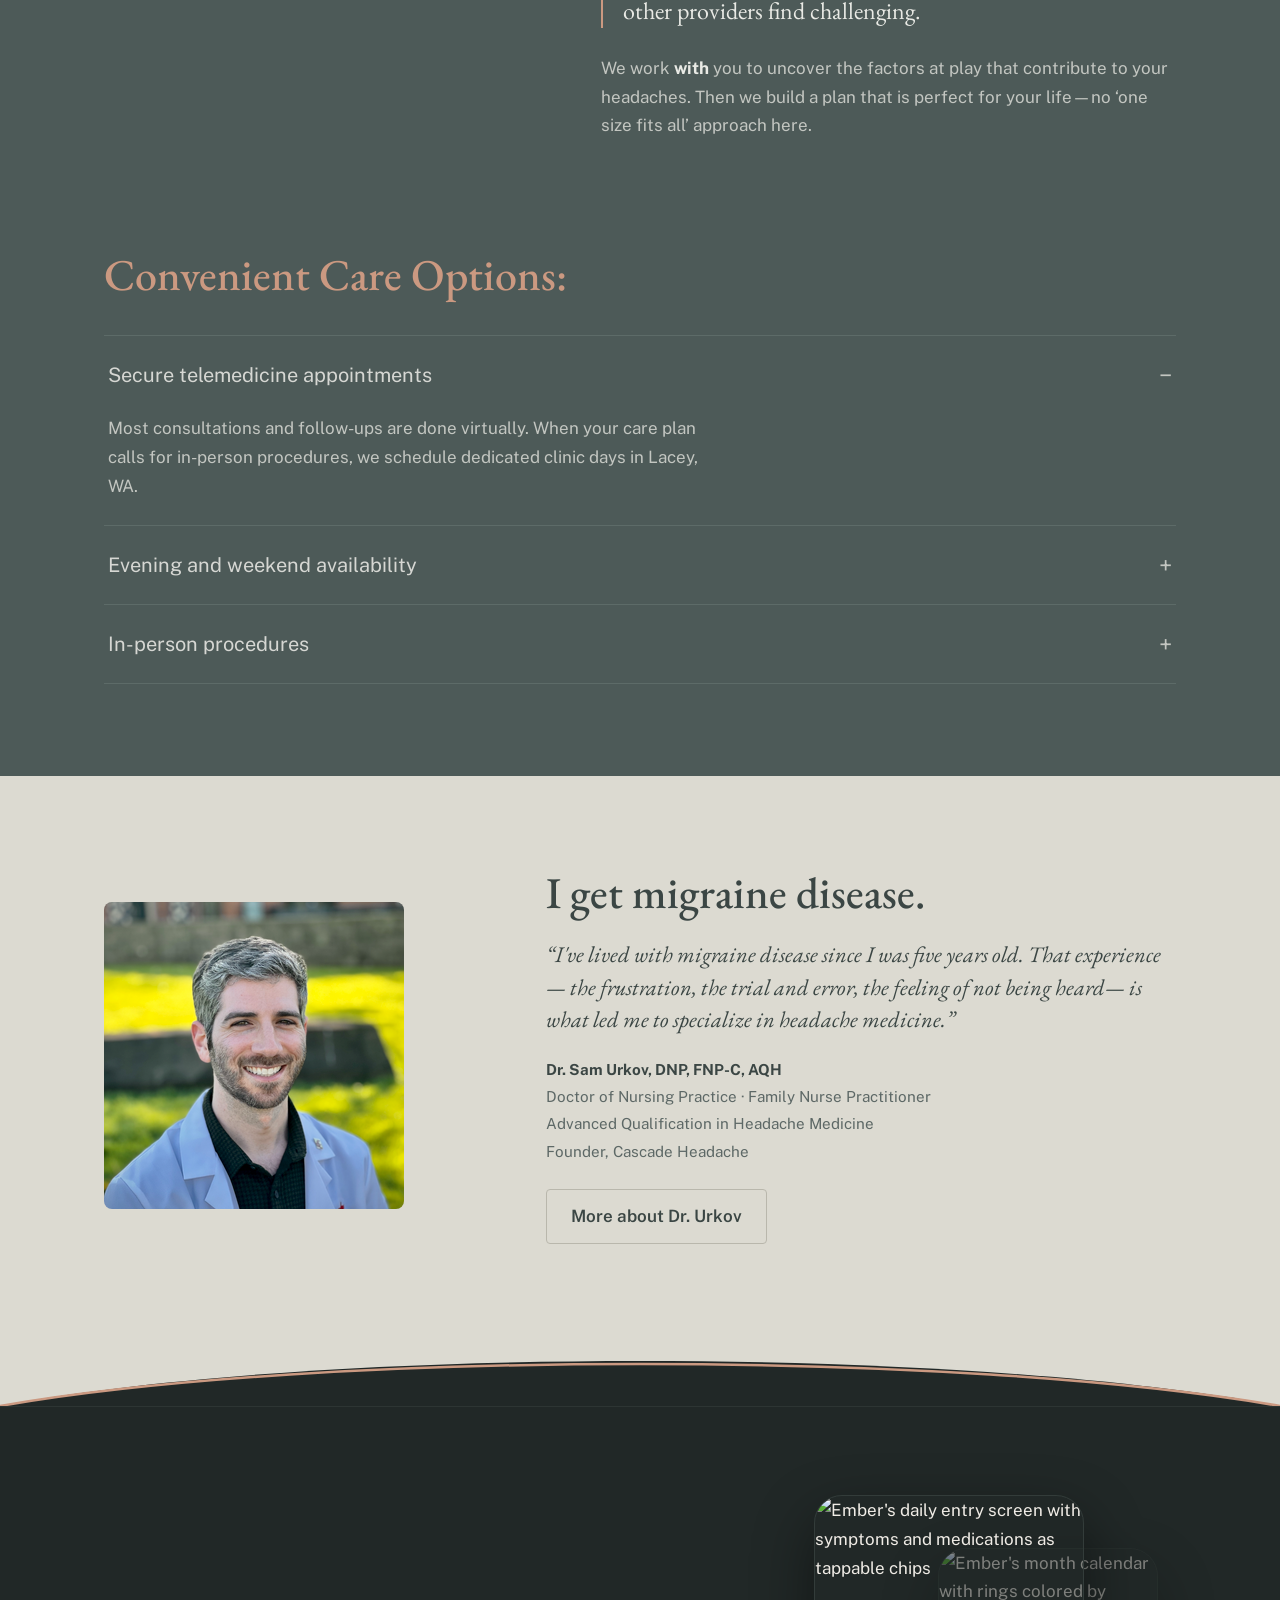
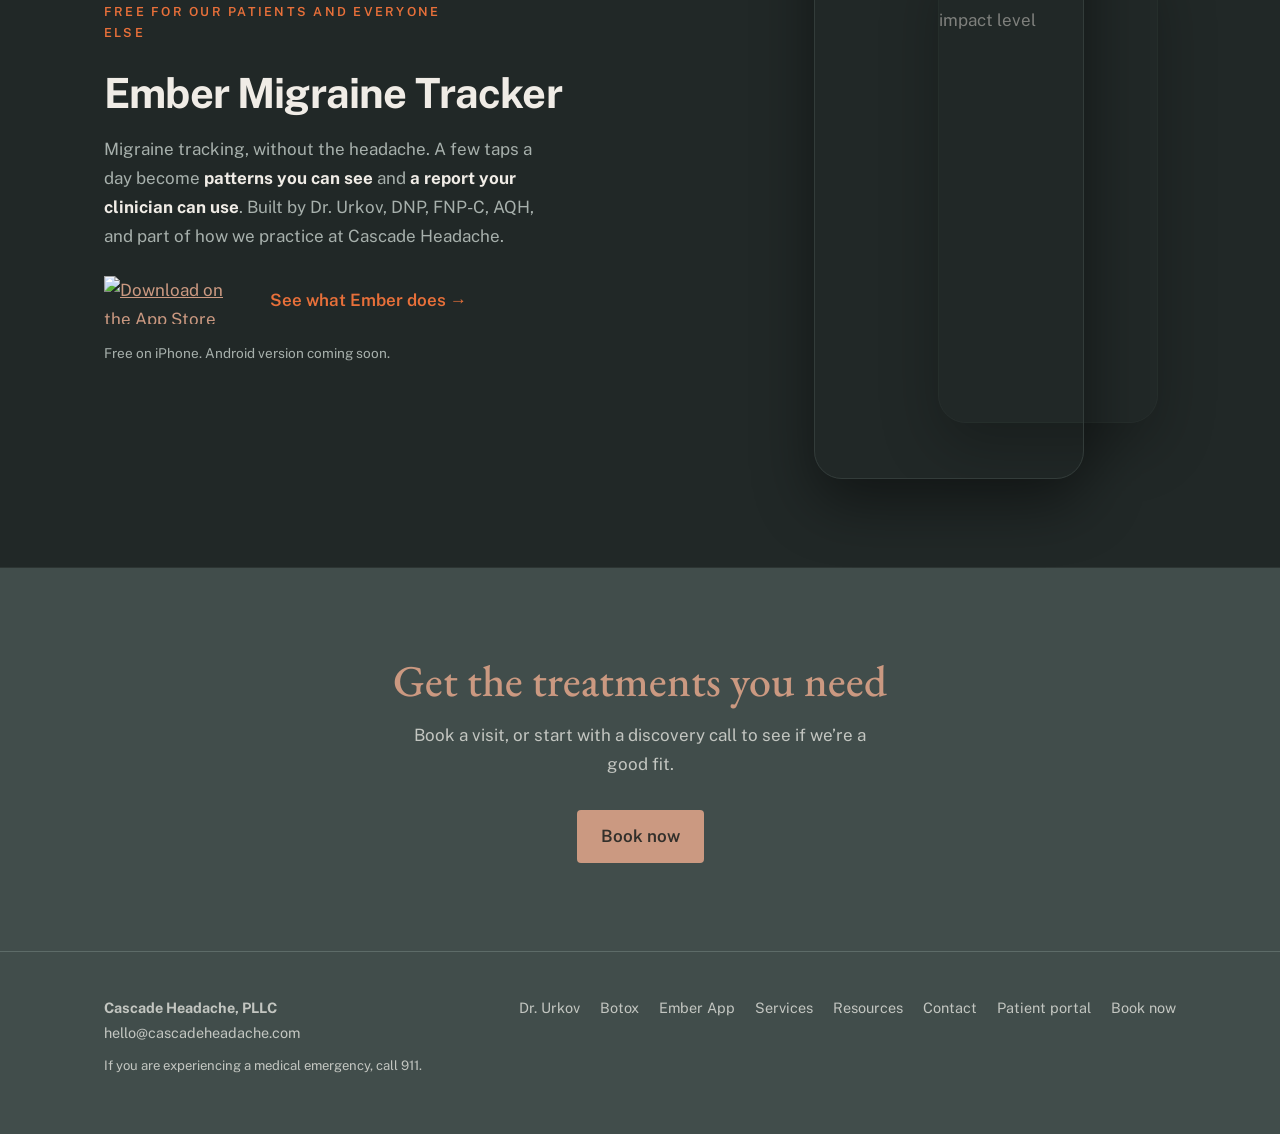
==== commit 89e05b34: "Add technical SEO foundation: sitemap, robots, canonicals, OG tags, schema, custom 404 - sitemap.xml" ====
--- a/index.html
+++ b/index.html
@@ -5,11 +5,47 @@
 <meta name="viewport" content="width=device-width, initial-scale=1">
 <title>Cascade Headache | Find Relief Today — Book Now</title>
 <meta name="description" content="Specialty migraine and headache care across Washington. Telemedicine visits with a headache specialist, plus in-person procedure days in Lacey, WA.">
+<link rel="canonical" href="https://cascadeheadache.com/">
+<meta property="og:title" content="Cascade Headache | Find Relief Today — Book Now">
+<meta property="og:description" content="Specialty migraine and headache care across Washington. Telemedicine visits with a headache specialist, plus in-person procedure days in Lacey, WA.">
+<meta property="og:image" content="https://cascadeheadache.com/assets/og-share.png">
+<meta property="og:url" content="https://cascadeheadache.com/">
+<meta property="og:type" content="website">
+<meta name="twitter:card" content="summary_large_image">
+<meta name="twitter:title" content="Cascade Headache | Find Relief Today — Book Now">
+<meta name="twitter:description" content="Specialty migraine and headache care across Washington. Telemedicine visits with a headache specialist, plus in-person procedure days in Lacey, WA.">
+<meta name="twitter:image" content="https://cascadeheadache.com/assets/og-share.png">
 <link rel="preconnect" href="https://fonts.googleapis.com">
 <link rel="preconnect" href="https://fonts.gstatic.com" crossorigin>
 <link href="https://fonts.googleapis.com/css2?family=EB+Garamond:ital,wght@0,400..700;1,400..700&family=Public+Sans:ital,wght@0,300..800;1,300..800&display=swap" rel="stylesheet">
 <link rel="stylesheet" href="assets/site.css">
 <link rel="icon" type="image/svg+xml" href='data:image/svg+xml,%3Csvg%20xmlns%3D%22http%3A//www.w3.org/2000/svg%22%20viewBox%3D%220%200%2064%2064%22%3E%3Cpath%20d%3D%22M%209%2040%20L%2030%2014%20L%2051%2040%22%20fill%3D%22none%22%20stroke%3D%22%23cb9981%22%20stroke-width%3D%224.00%22%20stroke-linecap%3D%22round%22%20stroke-linejoin%3D%22round%22/%3E%3Cpath%20d%3D%22M%2035.5%2020.9%20L%2043%2012.5%20L%2056%2027%22%20fill%3D%22none%22%20stroke%3D%22%23cb9981%22%20stroke-width%3D%223.28%22%20stroke-linecap%3D%22round%22%20stroke-linejoin%3D%22round%22/%3E%3Cpath%20d%3D%22M%2013%2048.0%20L%2014.5%2048.54%20L%2016.0%2048.99%20L%2017.5%2049.29%20L%2019.0%2049.4%20L%2020.5%2049.29%20L%2022.0%2048.99%20L%2023.5%2048.54%20L%2025.0%2048.0%20L%2026.5%2047.46%20L%2028.0%2047.01%20L%2029.5%2046.71%20L%2031.0%2046.6%20L%2032.5%2046.71%20L%2034.0%2047.01%20L%2035.5%2047.46%20L%2037.0%2048.0%20L%2038.5%2048.54%20L%2040.0%2048.99%20L%2041.5%2049.29%20L%2043.0%2049.4%20L%2044.5%2049.29%20L%2046.0%2048.99%20L%2047.5%2048.54%20L%2049.0%2048.0%22%20fill%3D%22none%22%20stroke%3D%22%23cb9981%22%20stroke-width%3D%222.80%22%20stroke-linecap%3D%22round%22%20stroke-linejoin%3D%22round%22/%3E%3Cpath%20d%3D%22M%2020%2055.0%20L%2020.92%2055.33%20L%2021.83%2055.65%20L%2022.75%2055.92%20L%2023.67%2056.15%20L%2024.58%2056.3%20L%2025.5%2056.39%20L%2026.42%2056.39%20L%2027.33%2056.32%20L%2028.25%2056.16%20L%2029.17%2055.95%20L%2030.08%2055.67%20L%2031.0%2055.36%20L%2031.92%2055.03%20L%2032.83%2054.7%20L%2033.75%2054.38%20L%2034.67%2054.1%20L%2035.58%2053.87%20L%2036.5%2053.71%20L%2037.42%2053.62%20L%2038.33%2053.61%20L%2039.25%2053.67%20L%2040.17%2053.82%20L%2041.08%2054.03%20L%2042.0%2054.3%22%20fill%3D%22none%22%20stroke%3D%22%23cb9981%22%20stroke-width%3D%222.80%22%20stroke-linecap%3D%22round%22%20stroke-linejoin%3D%22round%22/%3E%3C/svg%3E'>
+<script type="application/ld+json">
+{
+  "@context": "https://schema.org",
+  "@type": "MedicalBusiness",
+  "@id": "https://cascadeheadache.com/#business",
+  "name": "Cascade Headache, PLLC",
+  "alternateName": "Cascade Headache",
+  "url": "https://cascadeheadache.com/",
+  "image": "https://cascadeheadache.com/assets/og-share.png",
+  "description": "Specialty migraine and headache care across Washington. Telemedicine visits with a headache specialist, plus in-person procedure days in Lacey, WA.",
+  "medicalSpecialty": "Neurologic",
+  "address": {
+    "@type": "PostalAddress",
+    "streetAddress": "4405 7th Ave SE Ste 200",
+    "addressLocality": "Lacey",
+    "addressRegion": "WA",
+    "postalCode": "98503-1055",
+    "addressCountry": "US"
+  },
+  "areaServed": {
+    "@type": "State",
+    "name": "Washington"
+  },
+  "email": "hello@cascadeheadache.com"
+}
+</script>
 </head>
 <body>
 
@@ -118,7 +154,7 @@
 
 <section class="block light" id="specialist">
   <div class="wrap spec">
-    <img src="assets/head-shot.webp" alt="Sam Urkov, DNP, FNP-C, AQH, smiling outdoors in front of a green landscape">
+    <img src="assets/head-shot.webp" alt="Sam Urkov, DNP, FNP-C, AQH, smiling outdoors in front of a green landscape" width="300" height="307">
     <div>
       <h2>I get migraine disease.</h2>
       <blockquote>&ldquo;I've lived with migraine disease since I was five years old. That experience&mdash; the frustration, the trial and error, the feeling of not being heard&mdash; is what led me to specialize in headache medicine.&rdquo;</blockquote>
@@ -145,14 +181,14 @@
       <h2>Ember Migraine Tracker</h2>
       <p>Migraine tracking, without the headache. A few taps a day become <b>patterns you can see</b> and <b>a report your clinician can use</b>. Built by Dr. Urkov, DNP, FNP-C, AQH, and part of how we practice at Cascade Headache.</p>
       <div class="ember-actions">
-        <a href="https://apps.apple.com/us/app/ember-migraine-tracker/id6762041852"><img src="https://embertracker.app/assets/app-store-badge.svg" alt="Download on the App Store"></a>
+        <a href="https://apps.apple.com/us/app/ember-migraine-tracker/id6762041852"><img src="https://embertracker.app/assets/app-store-badge.svg" alt="Download on the App Store" width="120" height="40" loading="lazy"></a>
         <a class="more" href="/ember/">See what Ember does &rarr;</a>
       </div>
       <p class="ember-note">Free on iPhone. Android version coming soon.</p>
     </div>
     <div class="phone-stack">
-      <img class="back" src="https://embertracker.app/assets/screens2/calendar-impact.jpg" alt="Ember's month calendar with rings colored by impact level">
-      <img class="front" src="https://embertracker.app/assets/screens2/today-entry.jpg" alt="Ember's daily entry screen with symptoms and medications as tappable chips">
+      <img class="back" src="https://embertracker.app/assets/screens2/calendar-impact.jpg" alt="Ember's month calendar with rings colored by impact level" width="860" height="1868" loading="lazy">
+      <img class="front" src="https://embertracker.app/assets/screens2/today-entry.jpg" alt="Ember's daily entry screen with symptoms and medications as tappable chips" width="860" height="1868" loading="lazy">
     </div>
   </div>
 </section>
--- a/assets/site.css
+++ b/assets/site.css
@@ -28,7 +28,7 @@
   line-height:1.7;
   -webkit-font-smoothing:antialiased;
 }
-img{max-width:100%;display:block}
+img{max-width:100%;display:block;height:auto}
 a{color:var(--clay)}
 a:focus-visible,button:focus-visible,summary:focus-visible{outline:2px solid var(--clay);outline-offset:3px}
 .wrap{max-width:var(--maxw);margin:0 auto;padding:0 24px}
@@ -93,7 +93,7 @@
 .ember-band p{color:#a7b0ac;margin:18px 0 26px;max-width:44ch}
 .ember-band p b{color:var(--ember-text)}
 .ember-actions{display:flex;align-items:center;gap:22px;flex-wrap:wrap}
-.ember-actions img{height:48px}
+.ember-actions img{height:48px;width:auto}
 .ember-actions a.more{color:var(--ember);text-decoration:none;font-weight:600}
 .ember-actions a.more:hover{text-decoration:underline}
 .ember-note{margin-top:16px;font-size:.85rem;color:var(--ember-dim)}
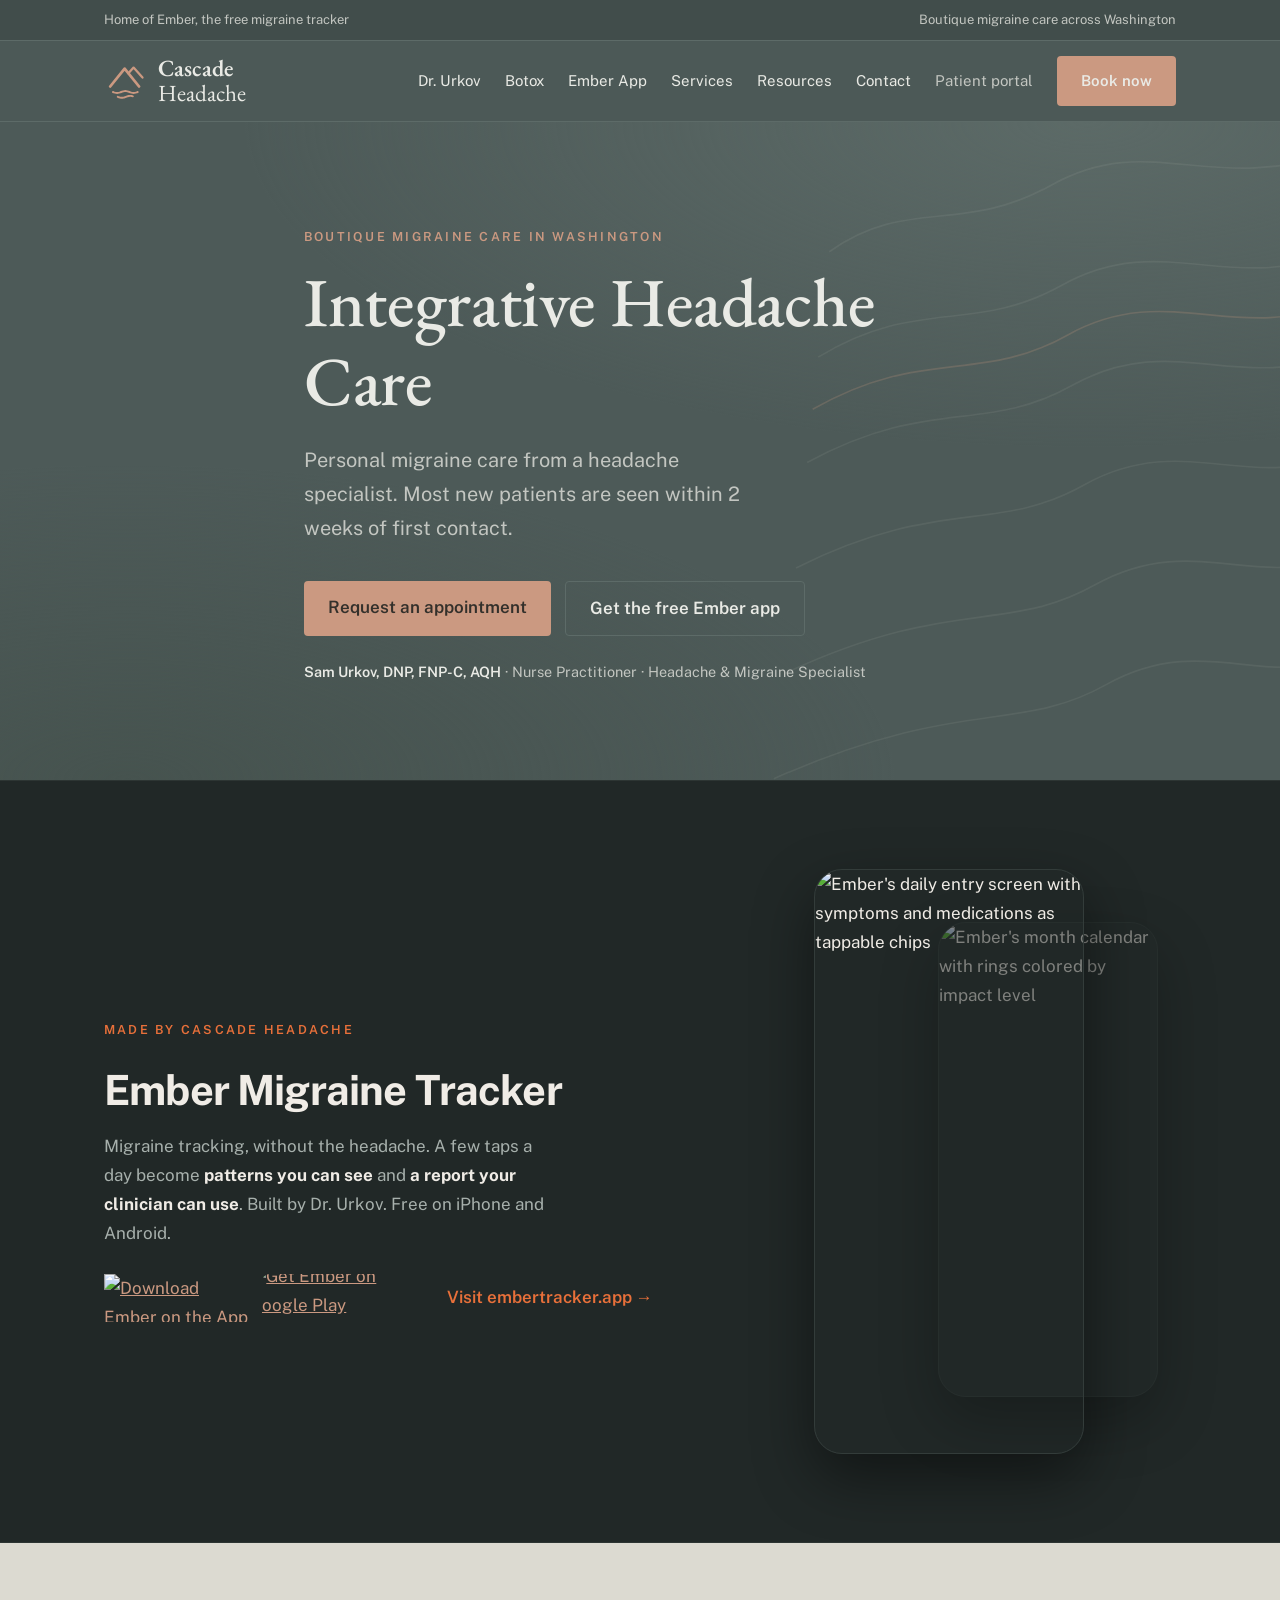
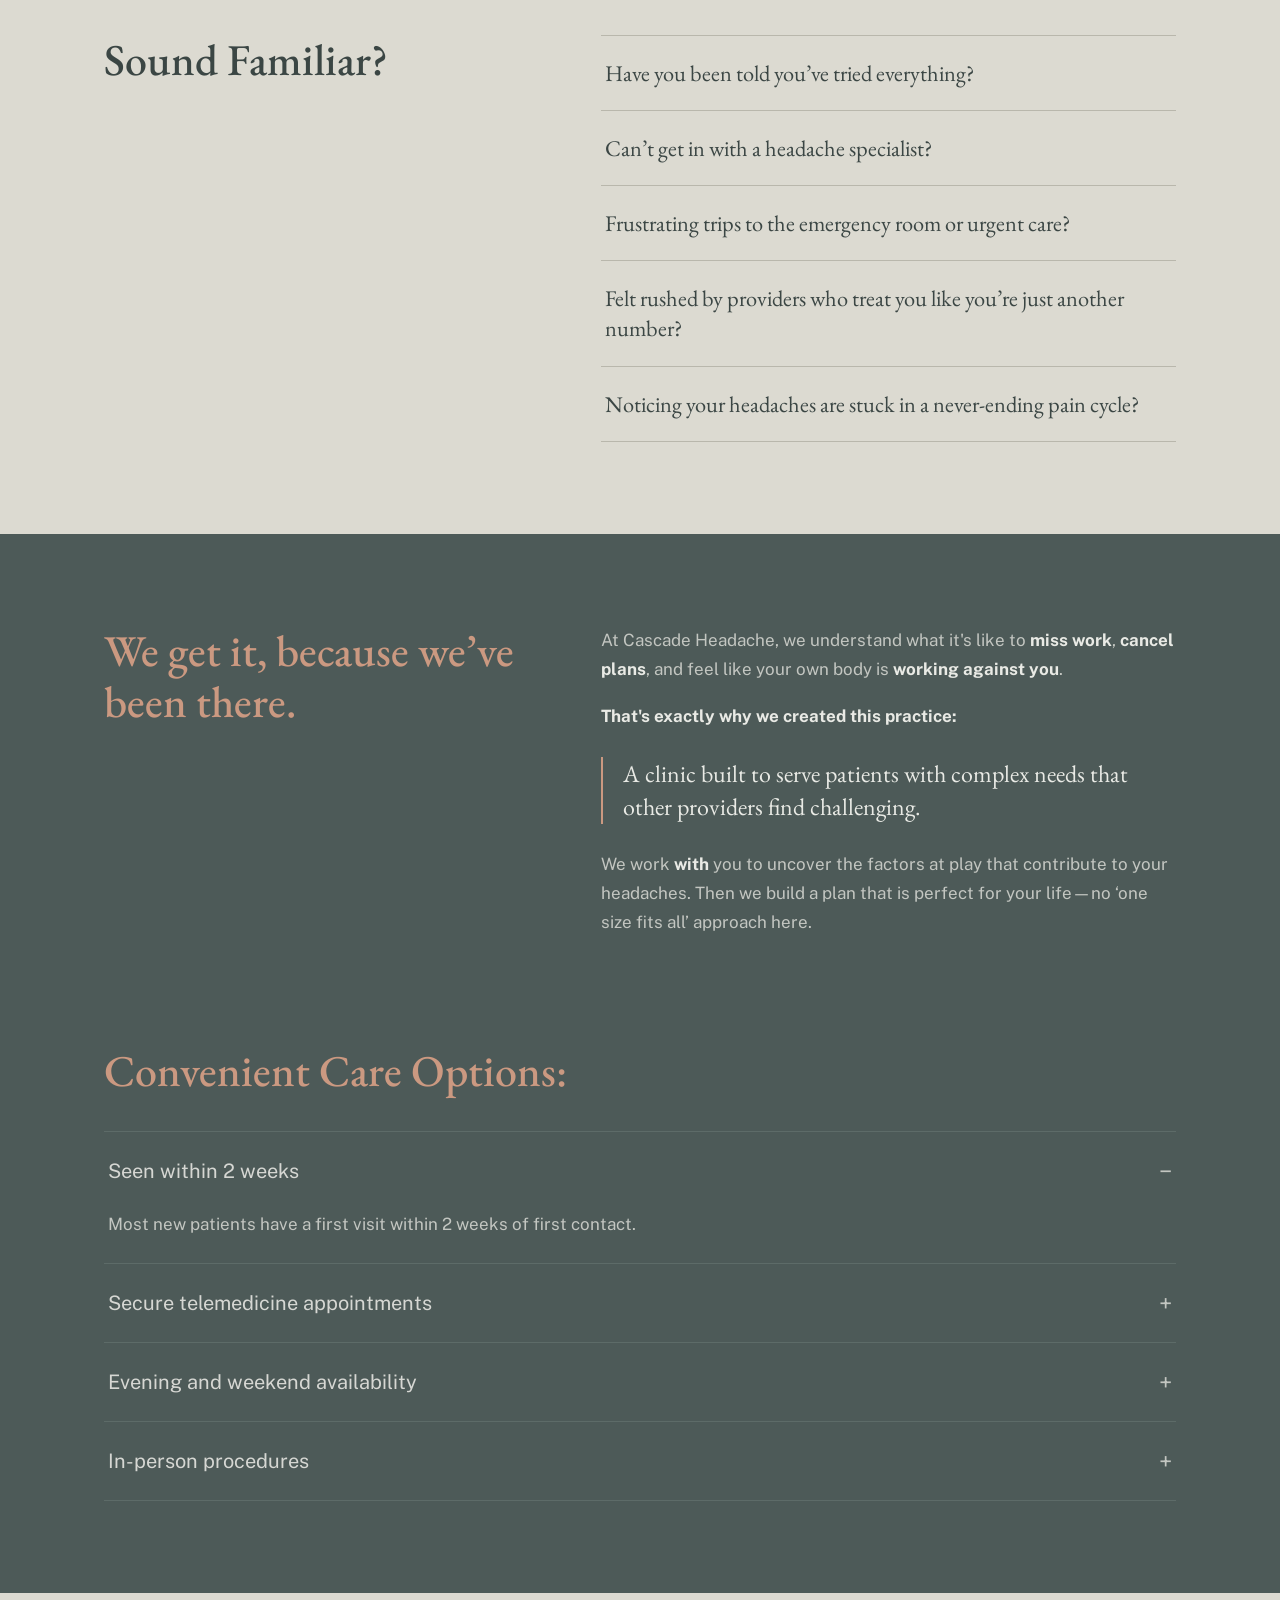
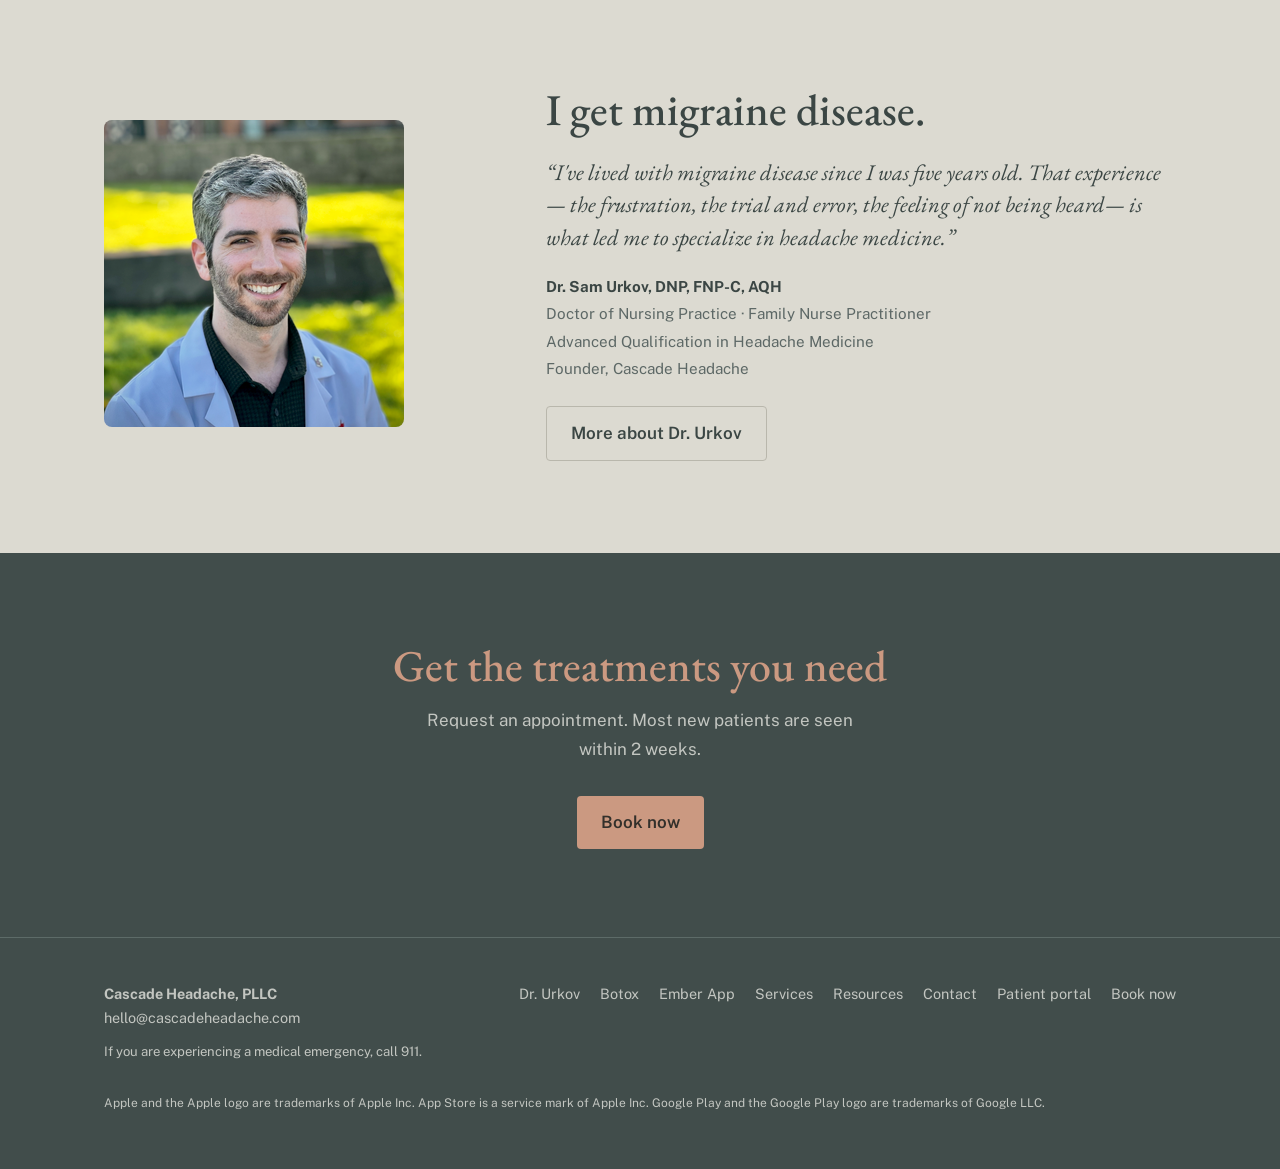
==== commit 7f9a4c17: "Refresh site for Ember-first positioning and new pricing - Pricing: initial $450, follow-up $250, Bo" ====
--- a/index.html
+++ b/index.html
@@ -2,18 +2,19 @@
 <html lang="en">
 <head>
 <meta charset="UTF-8">
+<meta name="google-site-verification" content="IoWxuTehL6ajiLcO3LQH1__C6hsmDedsqCorJyWmTi8">
 <meta name="viewport" content="width=device-width, initial-scale=1">
-<title>Cascade Headache | Find Relief Today — Book Now</title>
-<meta name="description" content="Specialty migraine and headache care across Washington. Telemedicine visits with a headache specialist, plus in-person procedure days in Lacey, WA.">
+<title>Cascade Headache | Home of Ember and Boutique Migraine Care</title>
+<meta name="description" content="Cascade Headache makes Ember, a free migraine tracker for iPhone and Android. We also offer boutique migraine care in Washington. Most new patients are seen within 2 weeks.">
 <link rel="canonical" href="https://cascadeheadache.com/">
-<meta property="og:title" content="Cascade Headache | Find Relief Today — Book Now">
-<meta property="og:description" content="Specialty migraine and headache care across Washington. Telemedicine visits with a headache specialist, plus in-person procedure days in Lacey, WA.">
+<meta property="og:title" content="Cascade Headache | Home of Ember and Boutique Migraine Care">
+<meta property="og:description" content="Cascade Headache makes Ember, a free migraine tracker for iPhone and Android. We also offer boutique migraine care in Washington. Most new patients are seen within 2 weeks.">
 <meta property="og:image" content="https://cascadeheadache.com/assets/og-share.png">
 <meta property="og:url" content="https://cascadeheadache.com/">
 <meta property="og:type" content="website">
 <meta name="twitter:card" content="summary_large_image">
-<meta name="twitter:title" content="Cascade Headache | Find Relief Today — Book Now">
-<meta name="twitter:description" content="Specialty migraine and headache care across Washington. Telemedicine visits with a headache specialist, plus in-person procedure days in Lacey, WA.">
+<meta name="twitter:title" content="Cascade Headache | Home of Ember and Boutique Migraine Care">
+<meta name="twitter:description" content="Cascade Headache makes Ember, a free migraine tracker for iPhone and Android. We also offer boutique migraine care in Washington. Most new patients are seen within 2 weeks.">
 <meta name="twitter:image" content="https://cascadeheadache.com/assets/og-share.png">
 <link rel="preconnect" href="https://fonts.googleapis.com">
 <link rel="preconnect" href="https://fonts.gstatic.com" crossorigin>
@@ -29,7 +30,7 @@
   "alternateName": "Cascade Headache",
   "url": "https://cascadeheadache.com/",
   "image": "https://cascadeheadache.com/assets/og-share.png",
-  "description": "Specialty migraine and headache care across Washington. Telemedicine visits with a headache specialist, plus in-person procedure days in Lacey, WA.",
+  "description": "Cascade Headache makes Ember, a free migraine tracker for iPhone and Android. We also offer boutique migraine care in Washington. Most new patients are seen within 2 weeks.",
   "medicalSpecialty": "Neurologic",
   "address": {
     "@type": "PostalAddress",
@@ -51,8 +52,8 @@
 
 <div class="utility">
   <div class="wrap">
-    <span>Virtual-first specialty care across Washington</span>
-    <span>In-person procedure days in Lacey, WA</span>
+    <span>Home of Ember, the free migraine tracker</span>
+    <span>Boutique migraine care across Washington</span>
   </div>
 </div>
 
@@ -92,14 +93,35 @@
       </g>
     </svg>
   <div class="wrap inner">
-    <p class="eyebrow">Now accepting patients from Washington</p>
+    <p class="eyebrow">Boutique migraine care in Washington</p>
     <h1>Integrative Headache Care</h1>
-    <p class="lede">A clinic built to serve patients with complex needs that other providers find challenging.</p>
+    <p class="lede">Personal migraine care from a headache specialist. Most new patients are seen within 2 weeks of first contact.</p>
     <div class="ctas">
-      <a class="btn" href="/booking/">Book an appointment</a>
-      <a class="btn ghost" href="/drurkov/">Meet Dr. Urkov</a>
+      <a class="btn" href="/booking/">Request an appointment</a>
+      <a class="btn ghost" href="#ember">Get the free Ember app</a>
     </div>
     <p class="cred"><strong>Sam Urkov, DNP, FNP-C, AQH</strong> &middot; Nurse Practitioner &middot; Headache &amp; Migraine Specialist</p>
+  </div>
+</section>
+
+<section class="ember-band" id="ember">
+  <div class="wrap">
+    <div>
+      <p class="eyebrow">Made by Cascade Headache</p>
+      <h2>Ember Migraine Tracker</h2>
+      <p>Migraine tracking, without the headache. A few taps a day become <b>patterns you can see</b> and <b>a report your clinician can use</b>. Built by Dr. Urkov. Free on iPhone and Android.</p>
+      <div class="ember-actions">
+        <div class="store-badges" role="group" aria-label="Store links">
+          <a class="badge-apple" href="https://apps.apple.com/us/app/ember-migraine-tracker/id6762041852"><img src="https://embertracker.app/assets/app-store-badge.svg" alt="Download Ember on the App Store" width="144" height="48"></a>
+          <a class="badge-play" href="https://play.google.com/store/apps/details?id=com.cascadeheadache.ember"><img src="https://play.google.com/intl/en_us/badges/static/images/badges/en_badge_web_generic.png" alt="Get Ember on Google Play" width="185" height="71"></a>
+        </div>
+        <a class="more" href="https://embertracker.app/">Visit embertracker.app &rarr;</a>
+      </div>
+    </div>
+    <div class="phone-stack">
+      <img class="back" src="https://embertracker.app/assets/screens2/calendar-impact.jpg" alt="Ember's month calendar with rings colored by impact level" width="860" height="1868" loading="lazy">
+      <img class="front" src="https://embertracker.app/assets/screens2/today-entry.jpg" alt="Ember's daily entry screen with symptoms and medications as tappable chips" width="860" height="1868">
+    </div>
   </div>
 </section>
 
@@ -137,6 +159,10 @@
     <h2>Convenient Care Options:</h2>
     <div class="acc">
       <details open>
+        <summary>Seen within 2 weeks</summary>
+        <div class="body">Most new patients have a first visit within 2 weeks of first contact.</div>
+      </details>
+      <details>
         <summary>Secure telemedicine appointments</summary>
         <div class="body">Most consultations and follow-ups are done virtually. When your care plan calls for in-person procedures, we schedule dedicated clinic days in Lacey, WA.</div>
       </details>
@@ -146,7 +172,7 @@
       </details>
       <details>
         <summary>In-person procedures</summary>
-        <div class="body">We perform Botox for Chronic Migraine, Occipital Nerve Blocks, Supraorbital &amp; Supratrochlear Nerve Blocks, Trigger Point Injections, Masseter Injections, and Rescue Injections. If these are needed, we work with you to find convenient times to meet.</div>
+        <div class="body">We perform Botox for Chronic Migraine, Occipital Nerve Blocks, Supraorbital &amp; Supratrochlear Nerve Blocks, Trigger Point Injections, and Masseter Injections. If these are needed, we work with you to find convenient times to meet.</div>
       </details>
     </div>
   </div>
@@ -169,34 +195,10 @@
   </div>
 </section>
 
-<svg class="wave" viewBox="0 0 1440 70" preserveAspectRatio="none" aria-hidden="true" style="background:var(--stone)">
-  <path d="M0,70 C360,10 1080,10 1440,70 L1440,70 L0,70 Z" fill="#212827"/>
-  <path d="M0,70 C360,14 1080,14 1440,70" fill="none" stroke="var(--clay)" stroke-width="2.5"/>
-</svg>
-
-<section class="ember-band" id="ember">
-  <div class="wrap">
-    <div>
-      <p class="eyebrow">Free for our patients and everyone else</p>
-      <h2>Ember Migraine Tracker</h2>
-      <p>Migraine tracking, without the headache. A few taps a day become <b>patterns you can see</b> and <b>a report your clinician can use</b>. Built by Dr. Urkov, DNP, FNP-C, AQH, and part of how we practice at Cascade Headache.</p>
-      <div class="ember-actions">
-        <a href="https://apps.apple.com/us/app/ember-migraine-tracker/id6762041852"><img src="https://embertracker.app/assets/app-store-badge.svg" alt="Download on the App Store" width="120" height="40" loading="lazy"></a>
-        <a class="more" href="/ember/">See what Ember does &rarr;</a>
-      </div>
-      <p class="ember-note">Free on iPhone. Android version coming soon.</p>
-    </div>
-    <div class="phone-stack">
-      <img class="back" src="https://embertracker.app/assets/screens2/calendar-impact.jpg" alt="Ember's month calendar with rings colored by impact level" width="860" height="1868" loading="lazy">
-      <img class="front" src="https://embertracker.app/assets/screens2/today-entry.jpg" alt="Ember's daily entry screen with symptoms and medications as tappable chips" width="860" height="1868" loading="lazy">
-    </div>
-  </div>
-</section>
-
 <section class="cta-band">
   <div class="wrap">
     <h2>Get the treatments you need</h2>
-    <p>Book a visit, or start with a discovery call to see if we&rsquo;re a good fit.</p>
+    <p>Request an appointment. Most new patients are seen within 2 weeks.</p>
     <a class="btn" href="/booking/">Book now</a>
   </div>
 </section>
@@ -218,6 +220,7 @@
       <a href="https://phr.charmtracker.com/login.sas?FACILITY_ID=3a3047be28b32bf94b0ce51b78930cd2e46074c0ed5bb0a898ee2e5ce9d5cc8ac81b440bc8a53a00">Patient portal</a>
       <a href="/booking/">Book now</a>
     </nav>
+    <p class="tm">Apple and the Apple logo are trademarks of Apple Inc. App Store is a service mark of Apple Inc. Google Play and the Google Play logo are trademarks of Google LLC.</p>
   </div>
 </footer>
 
--- a/assets/site.css
+++ b/assets/site.css
@@ -93,7 +93,6 @@
 .ember-band p{color:#a7b0ac;margin:18px 0 26px;max-width:44ch}
 .ember-band p b{color:var(--ember-text)}
 .ember-actions{display:flex;align-items:center;gap:22px;flex-wrap:wrap}
-.ember-actions img{height:48px;width:auto}
 .ember-actions a.more{color:var(--ember);text-decoration:none;font-weight:600}
 .ember-actions a.more:hover{text-decoration:underline}
 .ember-note{margin-top:16px;font-size:.85rem;color:var(--ember-dim)}
@@ -101,6 +100,16 @@
 .phone-stack img{width:min(270px,70%);border-radius:28px;border:1px solid #333c3a;box-shadow:0 24px 60px rgba(0,0,0,.45)}
 .phone-stack img.back{position:absolute;right:4%;top:9%;width:min(220px,52%);opacity:.55;filter:brightness(.85)}
 .phone-stack img.front{position:relative;z-index:2}
+
+/* store badges: equal visible height for Apple and Google Play.
+   Google's PNG (646x250) carries 41px of transparent padding per side around a 168px-tall badge,
+   so it renders at 250/168 of the target height and the padding is cropped. Gap keeps 1/4-height clear space. */
+.store-badges{--badge-h:48px;display:flex;align-items:center;gap:14px;flex-wrap:wrap}
+.store-badges a{display:block;flex:none;border-radius:8px}
+.store-badges .badge-apple img{height:var(--badge-h);width:auto}
+.store-badges .badge-play{height:var(--badge-h);overflow:hidden;display:grid;place-items:center}
+.store-badges .badge-play img{height:calc(var(--badge-h) * 250 / 168);width:auto;max-width:none;margin:calc(var(--badge-h) * -41 / 168)}
+.tm{font-size:.75rem;color:var(--cream-dim);flex-basis:100%;margin-top:6px}
 
 /* question list */
 .qs{border-top:1px solid var(--line-light)}
@@ -210,11 +219,12 @@
 .light .steps p{color:#5d6866}
 
 /* pricing tiers (Services) */
-.tiers{display:grid;grid-template-columns:repeat(4,1fr);gap:20px;margin-top:42px}
+.tiers{display:grid;grid-template-columns:repeat(3,1fr);gap:20px;margin-top:42px}
 .tier{background:var(--cream);border:1px solid var(--line-light);border-radius:10px;padding:26px 22px;display:flex;flex-direction:column}
 .tier h3{font-size:1.45rem;color:var(--slate-ink);margin-bottom:3px}
 .tier .dur{font-size:.85rem;color:#6b7573}
 .tier .price{font-family:'EB Garamond',serif;font-size:2.1rem;line-height:1;color:var(--slate-ink);margin:12px 0 18px}
+.tier .price small{display:block;font-family:'Public Sans',sans-serif;font-size:.85rem;line-height:1.4;color:#6b7573;margin-top:8px}
 .tier ul{list-style:none;font-size:.93rem;color:#5d6866;line-height:1.5;margin-bottom:22px}
 .tier ul li{position:relative;padding-left:17px;margin-bottom:9px}
 .tier ul li::before{content:"";position:absolute;left:0;top:.55em;width:6px;height:6px;border-radius:50%;background:var(--clay)}
@@ -269,9 +279,11 @@
   .pagehead{padding:54px 0 50px}
   .bio,.rescard,.contact-grid,.steps,.cols{grid-template-columns:1fr;gap:38px}
   .bio .portrait{position:static;max-width:280px}
-  .tiers{grid-template-columns:repeat(2,1fr)}
   .rescard .art{order:-1}
 }
+@media (max-width:760px){
+  .tiers{grid-template-columns:1fr;max-width:520px}
+}
 @media (max-width:620px){
-  .tiers,.form .row{grid-template-columns:1fr}
-}
+  .form .row{grid-template-columns:1fr}
+}
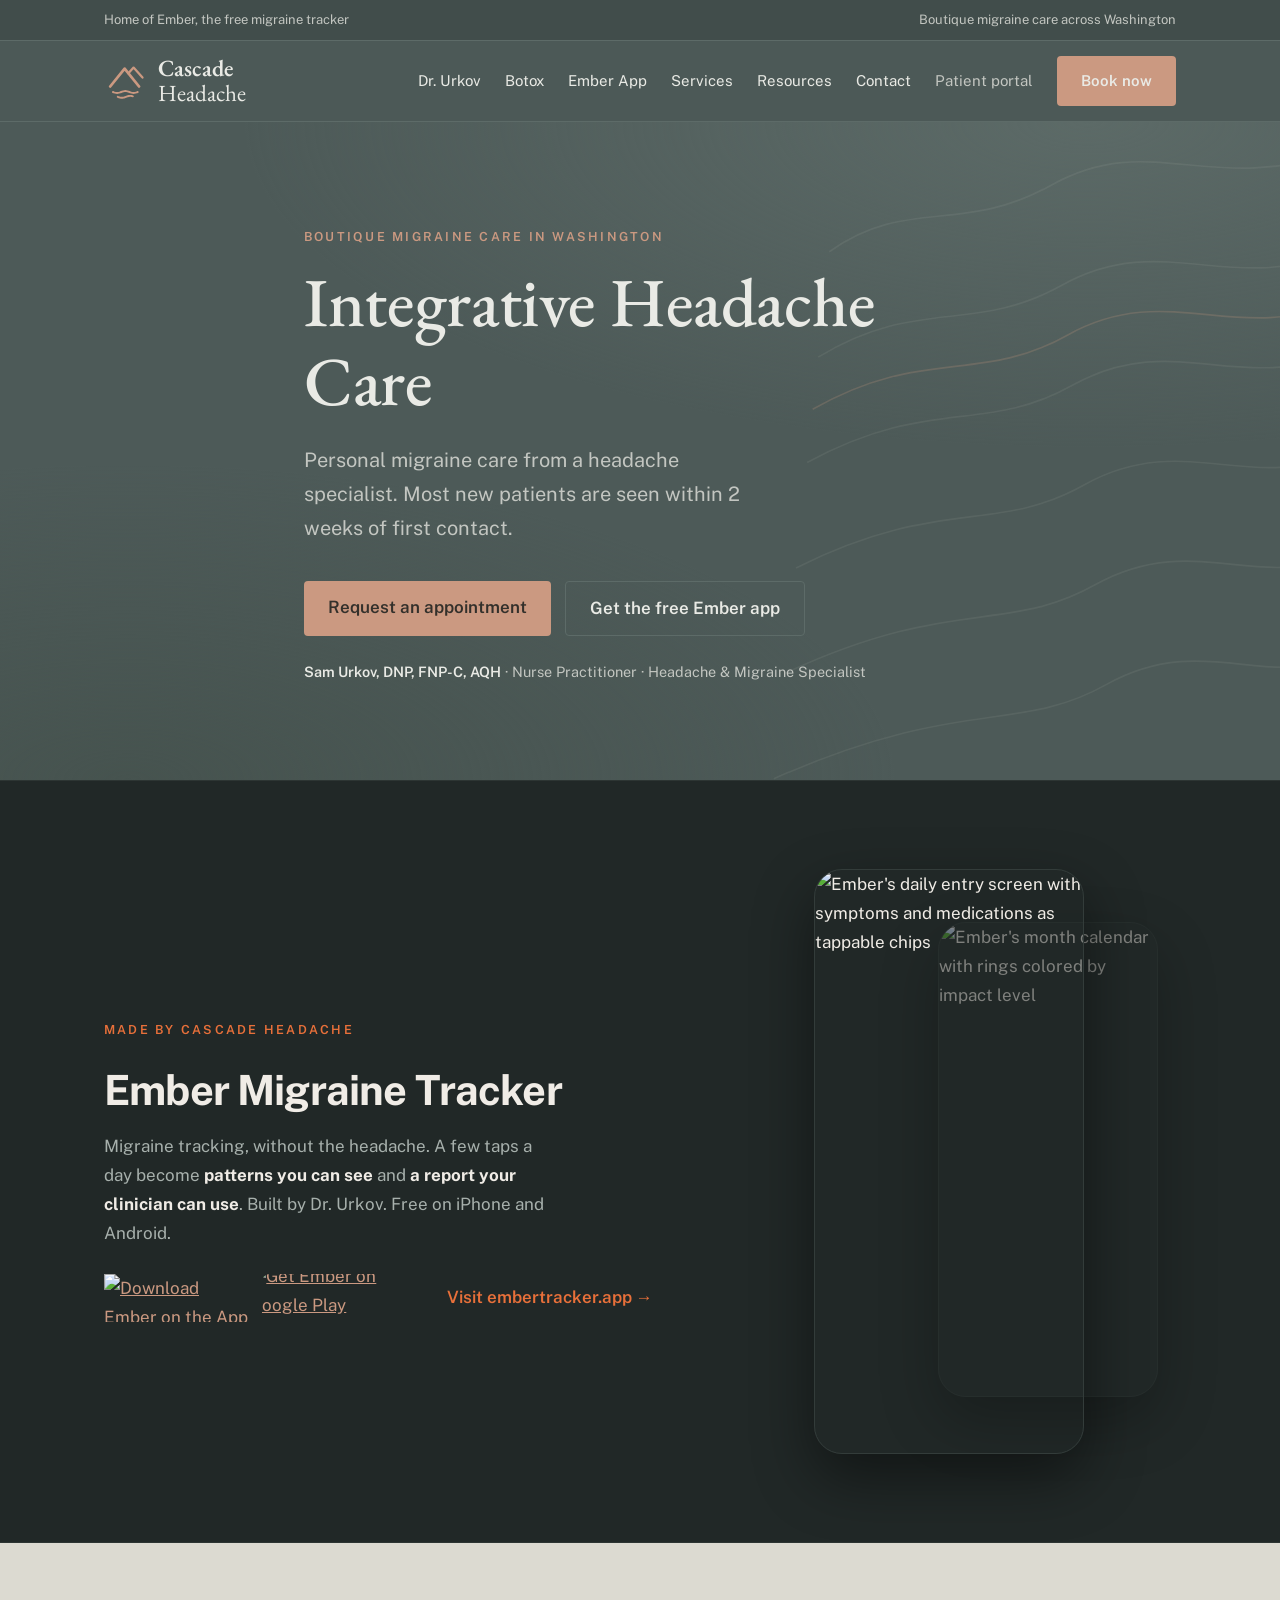
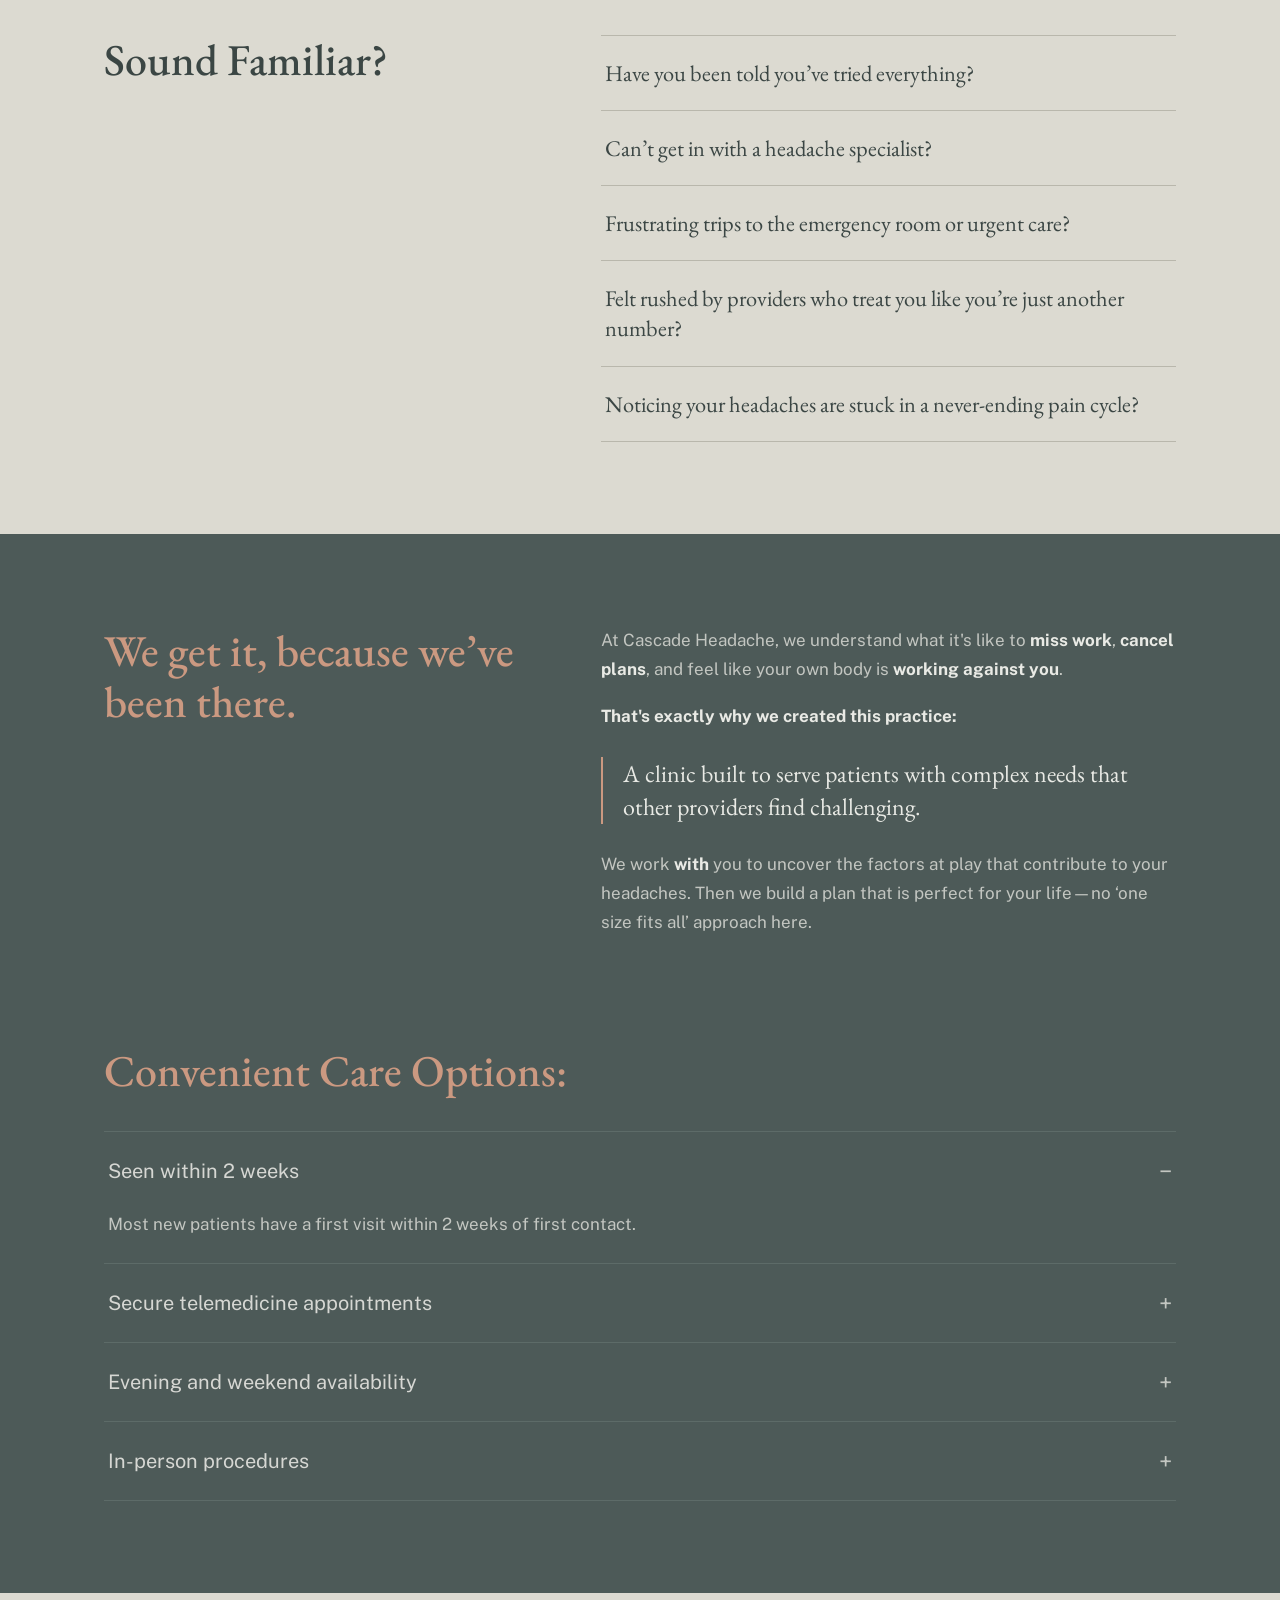
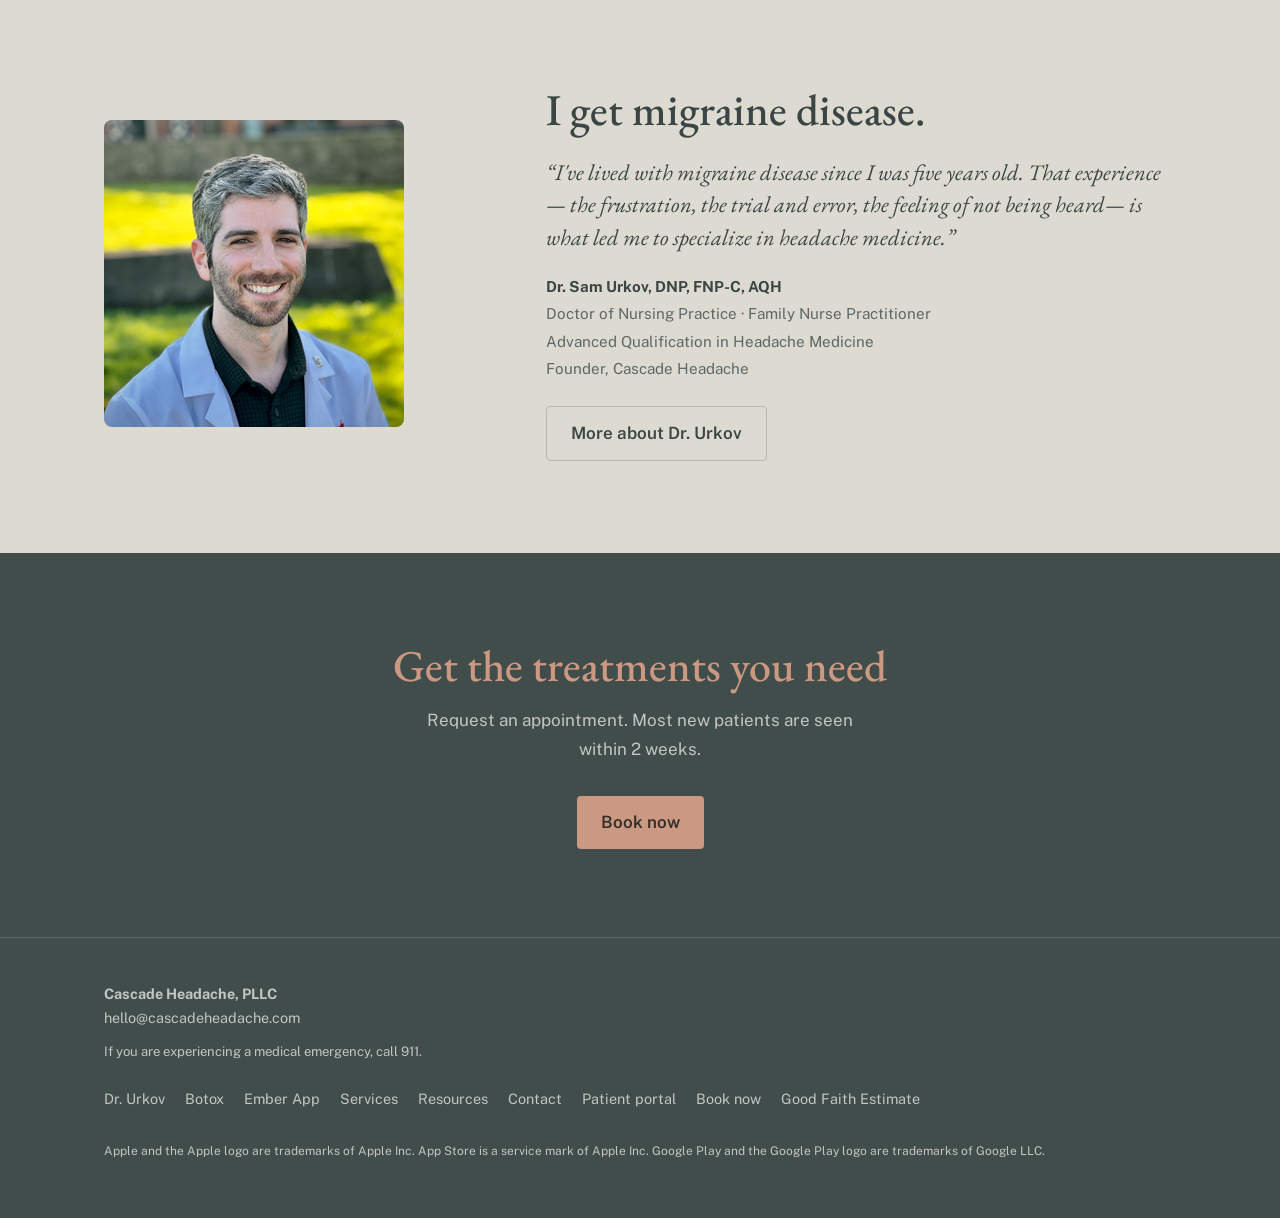
==== commit 4b5868c2: "Add Good Faith Estimate notice; Direct Send pricing Co-Authored-By: Claude Opus 5.5 <noreply@anthrop" ====
--- a/index.html
+++ b/index.html
@@ -219,6 +219,7 @@
       <a href="/contact/">Contact</a>
       <a href="https://phr.charmtracker.com/login.sas?FACILITY_ID=3a3047be28b32bf94b0ce51b78930cd2e46074c0ed5bb0a898ee2e5ce9d5cc8ac81b440bc8a53a00">Patient portal</a>
       <a href="/booking/">Book now</a>
+      <a href="/services/#good-faith-estimate">Good Faith Estimate</a>
     </nav>
     <p class="tm">Apple and the Apple logo are trademarks of Apple Inc. App Store is a service mark of Apple Inc. Google Play and the Google Play logo are trademarks of Google LLC.</p>
   </div>
--- a/assets/site.css
+++ b/assets/site.css
@@ -186,6 +186,10 @@
 .prose h4:first-child{margin-top:0}
 .light .prose h4{color:var(--slate-ink)}
 .prose .tlist{margin-bottom:10px}
+.prose .gfe-list{list-style:none;margin:0 0 18px}
+.prose .gfe-list li{position:relative;padding-left:17px;margin-bottom:12px;color:var(--cream-dim)}
+.prose .gfe-list li::before{content:"";position:absolute;left:0;top:.7em;width:5px;height:5px;border-radius:50%;background:var(--clay)}
+.prose p a{color:var(--clay)}
 
 /* bulleted lists inside accordion bodies */
 .acc .body .price-note{display:block;color:var(--clay);font-weight:600;font-size:.88rem;letter-spacing:.05em;text-transform:uppercase;margin-bottom:12px}
